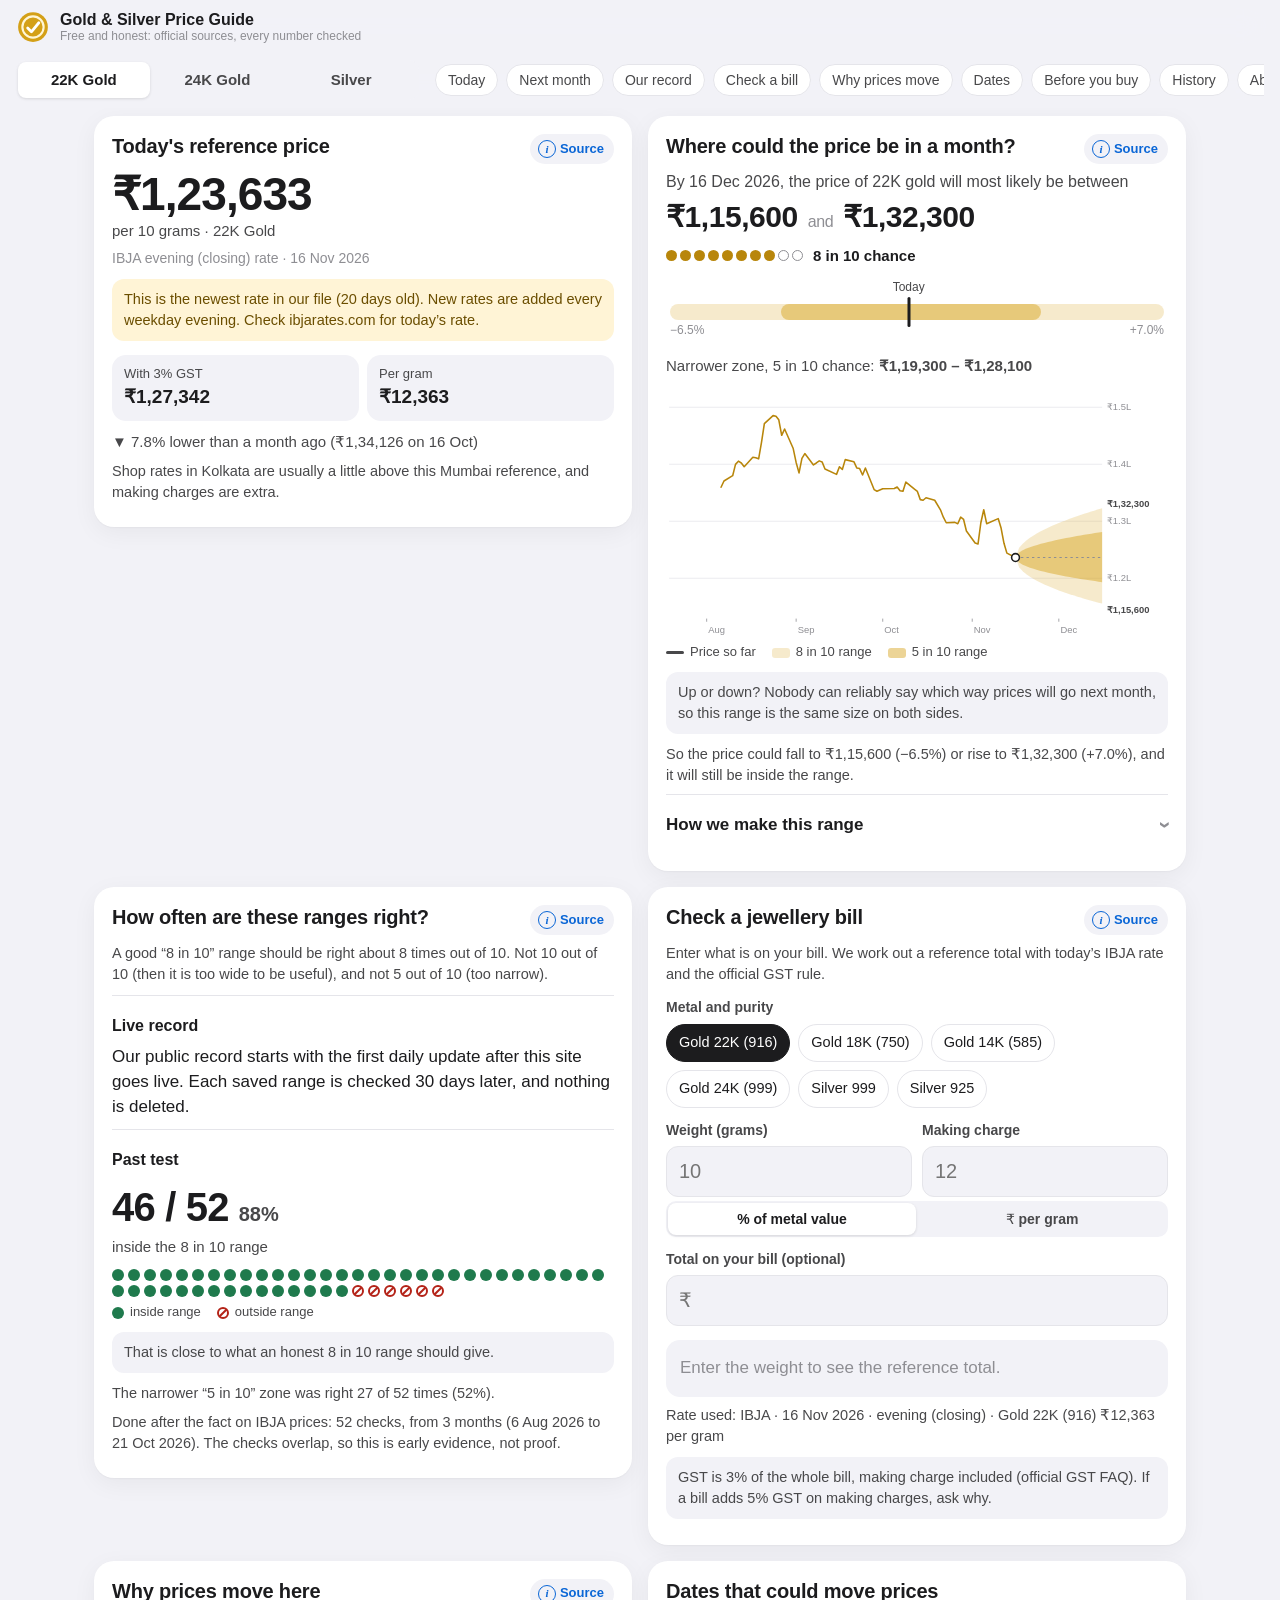
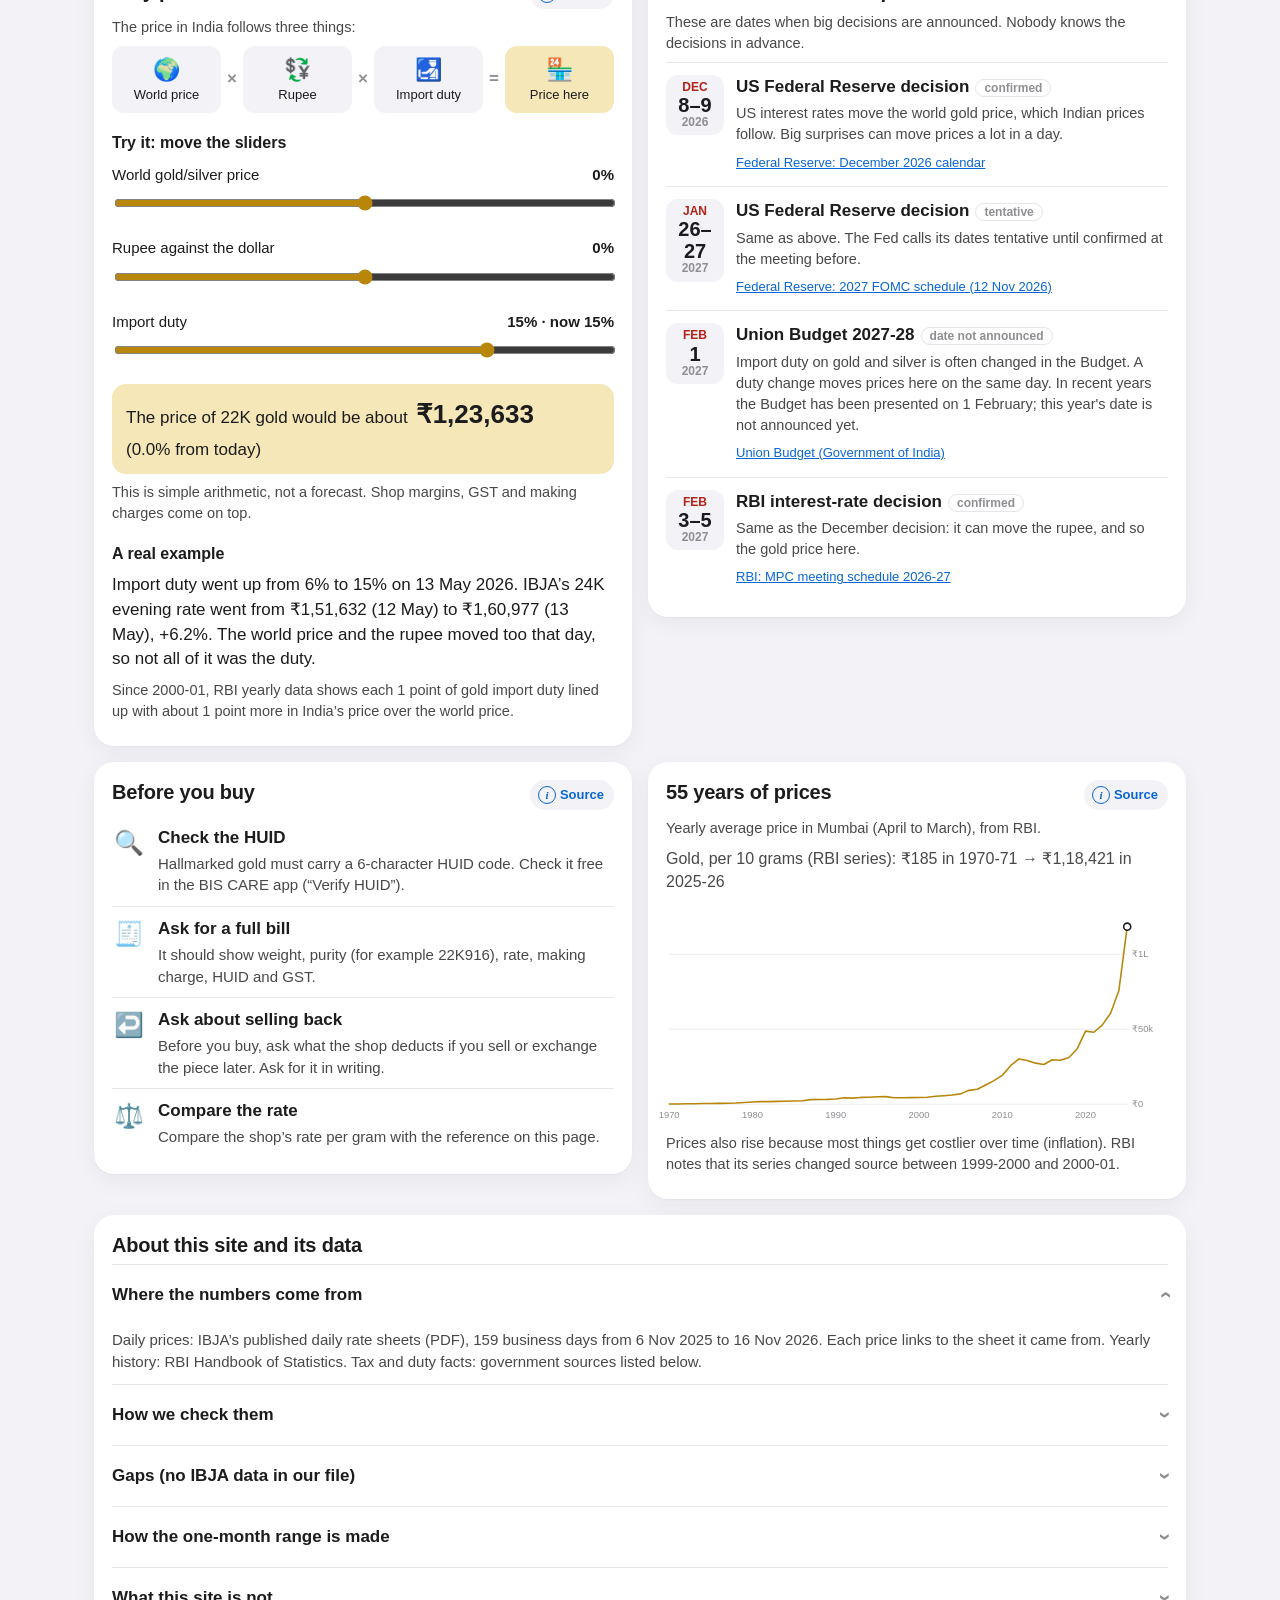
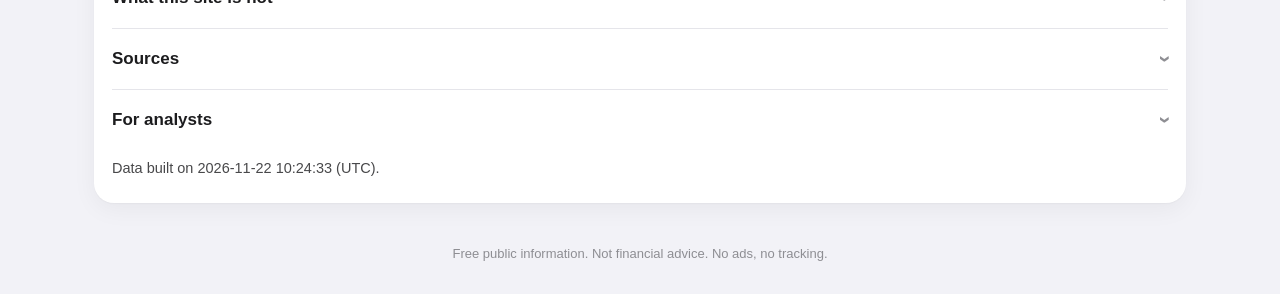
==== index.html @ 987890a7 "first commit" ====
<!DOCTYPE html>
<html lang="en">
<head>
<meta charset="utf-8">
<meta name="viewport" content="width=device-width, initial-scale=1, viewport-fit=cover">
<title>Gold &amp; Silver Price Guide (Kolkata)</title>
<meta name="description" content="Today's IBJA gold and silver reference price, an honest one-month range with its track record, and a jewellery bill checker. Free, official sources, no ads.">
<meta name="theme-color" content="#f2f2f7" media="(prefers-color-scheme: light)">
<meta name="theme-color" content="#000000" media="(prefers-color-scheme: dark)">
<link rel="manifest" href="manifest.webmanifest">
<link rel="icon" href="assets/icon.svg" type="image/svg+xml">
<link rel="apple-touch-icon" href="assets/icon-180.png">
<link rel="stylesheet" href="assets/styles.css">
</head>
<body>
<header class="topbar">
  <div class="brand">
    <svg class="logo" viewBox="0 0 32 32" aria-hidden="true"><circle cx="16" cy="16" r="14" fill="#d4a017"/><circle cx="16" cy="16" r="10" fill="none" stroke="#fff6d5" stroke-width="2"/><path d="M11 17l3.5 3.5L21.5 12" fill="none" stroke="#fff" stroke-width="2.6" stroke-linecap="round" stroke-linejoin="round"/></svg>
    <div><div class="brand-name" data-t="appName"></div><div class="brand-sub" data-t="appSub"></div></div>
  </div>
</header>

<div class="picker">
  <div class="seg seg-metal" role="tablist" aria-label="Metal">
    <button type="button" role="tab" data-metal="gold22" data-t="m_gold22"></button>
    <button type="button" role="tab" data-metal="gold24" data-t="m_gold24"></button>
    <button type="button" role="tab" data-metal="silver" data-t="m_silver"></button>
  </div>
  <nav class="chips" aria-label="Sections">
    <a href="#today" data-t="nav_today"></a><a href="#next" data-t="nav_next"></a><a href="#record" data-t="nav_record"></a><a href="#bill" data-t="nav_bill"></a><a href="#why" data-t="nav_why"></a><a href="#dates" data-t="nav_dates"></a><a href="#tips" data-t="nav_tips"></a><a href="#history" data-t="nav_history"></a><a href="#about" data-t="nav_about"></a>
  </nav>
</div>

<main id="main">
  <p class="loading" id="loading" data-t="loading"></p>

  <section class="card hero" id="today" hidden>
    <div class="card-head"><h2 data-t="today_title"></h2><button class="src" data-src="today" type="button"></button></div>
    <div class="price-big" id="t-price"></div>
    <div class="unit" id="t-unit"></div>
    <div class="meta" id="t-sub"></div>
    <div class="stale" id="t-stale" hidden></div>
    <div class="kv">
      <div><span data-t="with_gst"></span><b id="t-gst"></b></div>
      <div><span data-t="per_gram"></span><b id="t-gram"></b></div>
    </div>
    <div class="change" id="t-change"></div>
    <p class="note" data-t="today_note"></p>
  </section>

  <section class="card" id="next" hidden>
    <div class="card-head"><h2 data-t="next_title"></h2><button class="src" data-src="next" type="button"></button></div>
    <p class="lead" id="n-lead"></p>
    <div class="range-big"><span id="n-low"></span><span class="dash" id="n-and"></span><span id="n-high"></span></div>
    <div class="chance"><span class="dots" id="n-dots" aria-hidden="true"></span><span data-t="chance80"></span></div>
    <div class="rangebar" id="n-bar" aria-hidden="true"></div>
    <p class="sub50"><span data-t="next_50"></span> <b id="n-50"></b></p>
    <div class="chart" id="n-chart" role="img"></div>
    <div class="legend" id="n-legend"></div>
    <p class="callout" data-t="next_updown"></p>
    <p class="note" id="n-means"></p>
    <details><summary data-t="next_how"></summary><p id="n-how"></p></details>
  </section>

  <section class="card" id="record" hidden>
    <div class="card-head"><h2 data-t="record_title"></h2><button class="src" data-src="record" type="button"></button></div>
    <p class="note" data-t="record_goal"></p>
    <div class="rec-live"><h3 data-t="record_live"></h3><p id="r-live"></p></div>
    <div class="rec-past">
      <h3 data-t="record_past"></h3>
      <div class="score"><span class="score-num" id="r-score"></span><span class="score-pct" id="r-pct"></span></div>
      <div class="score-txt" data-t="record_past_text"></div>
      <div class="strip" id="r-strip" role="img"></div>
      <div class="legend"><span><i class="mk hit"></i><span data-t="legend_hit"></span></span><span><i class="mk miss"></i><span data-t="legend_miss"></span></span></div>
      <p class="callout" id="r-verdict"></p>
      <p class="note" id="r-50"></p>
      <p class="note" id="r-note"></p>
    </div>
  </section>

  <section class="card" id="bill" hidden>
    <div class="card-head"><h2 data-t="bill_title"></h2><button class="src" data-src="bill" type="button"></button></div>
    <p class="note" data-t="bill_intro"></p>
    <label class="lbl" data-t="bill_metal"></label>
    <div class="pills" id="b-purity">
      <button type="button" data-p="g916" data-t="p_g916"></button><button type="button" data-p="g750" data-t="p_g750"></button><button type="button" data-p="g585" data-t="p_g585"></button><button type="button" data-p="g999" data-t="p_g999"></button><button type="button" data-p="s999" data-t="p_s999"></button><button type="button" data-p="s925" data-t="p_s925"></button>
    </div>
    <div class="row2">
      <label><span class="lbl" data-t="bill_weight"></span><input id="b-weight" type="number" inputmode="decimal" min="0" step="0.001" placeholder="10"></label>
      <label><span class="lbl" data-t="bill_making"></span><input id="b-making" type="number" inputmode="decimal" min="0" step="0.01" placeholder="12"></label>
    </div>
    <div class="seg seg-sm seg-wide" id="b-mode"><button type="button" data-mode="pct" data-t="mk_pct"></button><button type="button" data-mode="perGram" data-t="mk_pg"></button></div>
    <label><span class="lbl" data-t="bill_total_in"></span><input id="b-total" type="number" inputmode="decimal" min="0" step="1" placeholder="₹"></label>
    <div class="result" id="b-result"></div>
    <p class="note" id="b-rate"></p>
    <p class="callout" data-t="bill_gst_note"></p>
  </section>

  <section class="card" id="why" hidden>
    <div class="card-head"><h2 data-t="why_title"></h2><button class="src" data-src="why" type="button"></button></div>
    <p class="note" data-t="why_formula"></p>
    <div class="formula">
      <div><span class="ic">🌍</span><span data-t="f_world"></span></div><b>×</b>
      <div><span class="ic">💱</span><span data-t="f_rupee"></span></div><b>×</b>
      <div><span class="ic">🛃</span><span data-t="f_duty"></span></div><b>=</b>
      <div class="f-out"><span class="ic">🏪</span><span data-t="f_here"></span></div>
    </div>
    <h3 data-t="why_try"></h3>
    <div class="slider"><div class="sl-top"><span data-t="s_world"></span><b id="w-world-v"></b></div><input id="w-world" type="range" min="-20" max="20" step="1" value="0"></div>
    <div class="slider"><div class="sl-top"><span data-t="s_rupee"></span><b id="w-rupee-v"></b></div><input id="w-rupee" type="range" min="-10" max="10" step="1" value="0"></div>
    <div class="slider"><div class="sl-top"><span data-t="s_duty"></span><b id="w-duty-v"></b></div><input id="w-duty" type="range" min="0" max="20" step="0.5" value="15"></div>
    <div class="whatif"><span id="w-label"></span><b id="w-price"></b><span id="w-pct"></span></div>
    <p class="note" data-t="why_note"></p>
    <h3 data-t="why_example"></h3>
    <p id="w-example"></p>
    <p class="note" data-t="why_research"></p>
  </section>

  <section class="card" id="dates" hidden>
    <div class="card-head"><h2 data-t="dates_title"></h2></div>
    <p class="note" data-t="dates_note"></p>
    <ul class="events" id="d-list"></ul>
  </section>

  <section class="card" id="tips" hidden>
    <div class="card-head"><h2 data-t="tips_title"></h2><button class="src" data-src="tips" type="button"></button></div>
    <ul class="tips">
      <li><span class="ic">🔍</span><div><b data-t="tip1_t"></b><p data-t="tip1"></p></div></li>
      <li><span class="ic">🧾</span><div><b data-t="tip2_t"></b><p data-t="tip2"></p></div></li>
      <li><span class="ic">↩️</span><div><b data-t="tip3_t"></b><p data-t="tip3"></p></div></li>
      <li><span class="ic">⚖️</span><div><b data-t="tip4_t"></b><p data-t="tip4"></p></div></li>
    </ul>
  </section>

  <section class="card" id="history" hidden>
    <div class="card-head"><h2 data-t="hist_title"></h2><button class="src" data-src="history" type="button"></button></div>
    <p class="note" data-t="hist_sub"></p>
    <p class="lead" id="h-then"></p>
    <div class="chart" id="h-chart" role="img"></div>
    <p class="note" data-t="hist_note"></p>
  </section>

  <section class="card" id="about" hidden>
    <div class="card-head"><h2 data-t="about_title"></h2></div>
    <details open><summary data-t="a_where"></summary><p id="a-where"></p></details>
    <details><summary data-t="a_check"></summary><p id="a-check1"></p><p id="a-check2"></p><div class="tbl" id="a-sgb"></div><p id="a-check3"></p></details>
    <details><summary data-t="a_gaps"></summary><ul id="a-gaps"></ul><p class="note" data-t="a_gaps_text"></p></details>
    <details><summary data-t="a_method"></summary><p id="a-method"></p></details>
    <details><summary data-t="a_not"></summary><p data-t="a_not_text"></p></details>
    <details><summary data-t="a_sources"></summary><ul class="srclist" id="a-sources"></ul></details>
    <details><summary data-t="a_analyst"></summary><p data-t="a_analyst_text"></p>
      <ul class="links">
        <li><a href="analyst/" data-t="a_open_analyst"></a></li>
        <li><a href="data/research/India%20gold%20silver%20prices%2080%20years.md" data-t="a_report"></a></li>
        <li><a href="data/ibja_daily.csv" data-t="a_csv_daily"></a></li>
        <li><a href="data/forecasts.csv" data-t="a_csv_fc"></a></li>
        <li><a href="data/site.json" data-t="a_json"></a></li>
      </ul>
    </details>
    <p class="note" id="a-updated"></p>
  </section>
</main>

<footer class="foot" data-t="footer"></footer>

<div class="sheet-back" id="sheet-back" hidden></div>
<div class="sheet" id="sheet" role="dialog" aria-modal="true" aria-labelledby="sheet-title" hidden>
  <div class="grab"></div>
  <h3 id="sheet-title" data-t="src_title"></h3>
  <ul class="srclist" id="sheet-list"></ul>
  <button type="button" class="btn" id="sheet-close" data-t="close"></button>
</div>
<div class="tip-pop" id="tip" hidden></div>

<script src="assets/i18n.js"></script>
<script src="assets/calc.js"></script>
<script src="assets/charts.js"></script>
<script src="assets/app.js"></script>
</body>
</html>
---- assets/styles.css ----
:root {
  --bg: #f2f2f7; --card: #ffffff; --ink: #1c1c1e; --ink2: #48484a; --ink3: #8e8e93; --line: #e5e5ea; --fill: #f2f2f7;
  --accent: #0a66d6; --gold: #b8860b; --gold-soft: #f6e7b8; --gold-band: rgba(212, 160, 23, .22); --gold-band2: rgba(212, 160, 23, .45);
  --silver: #6b7280; --silver-band: rgba(120, 130, 150, .20); --silver-band2: rgba(120, 130, 150, .42);
  --hit: #1f7a4d; --miss: #b42318; --warn-bg: #fff4d6; --warn-ink: #6b4e00;
  --r: 20px; --shadow: 0 1px 2px rgba(0,0,0,.04), 0 6px 24px rgba(0,0,0,.05);
  --font: -apple-system, BlinkMacSystemFont, "SF Pro Text", "Segoe UI", Roboto, "Noto Sans", sans-serif;
}
@media (prefers-color-scheme: dark) {
  :root { --bg: #000; --card: #1c1c1e; --ink: #f2f2f7; --ink2: #d1d1d6; --ink3: #8e8e93; --line: #38383a; --fill: #2c2c2e;
    --accent: #4da3ff; --gold: #e0b84a; --gold-soft: #3a2f12; --gold-band: rgba(224, 184, 74, .20); --gold-band2: rgba(224, 184, 74, .42);
    --silver: #aeb4bf; --silver-band: rgba(174, 180, 191, .18); --silver-band2: rgba(174, 180, 191, .38);
    --hit: #4cc38a; --miss: #ff6b5e; --warn-bg: #3a2f12; --warn-ink: #f5d98a; --shadow: none; }
}
* { box-sizing: border-box; }
html { -webkit-text-size-adjust: 100%; scroll-behavior: smooth; scroll-padding-top: 128px; }
body { margin: 0; background: var(--bg); color: var(--ink); font: 17px/1.45 var(--font); -webkit-font-smoothing: antialiased; }
h2 { font-size: 20px; line-height: 1.25; margin: 0; font-weight: 700; letter-spacing: -.01em; }
h3 { font-size: 16px; margin: 18px 0 6px; font-weight: 650; }
p { margin: 8px 0; }
a { color: var(--accent); }
button { font: inherit; color: inherit; }
b { font-weight: 650; }

.topbar { position: sticky; top: 0; z-index: 20; display: flex; align-items: center; justify-content: space-between; gap: 10px;
  padding: calc(10px + env(safe-area-inset-top)) 16px 8px; background: color-mix(in srgb, var(--bg) 82%, transparent);
  -webkit-backdrop-filter: saturate(180%) blur(18px); backdrop-filter: saturate(180%) blur(18px); }
.brand { display: flex; align-items: center; gap: 10px; min-width: 0; }
.logo { width: 34px; height: 34px; flex: none; }
.brand-name { font-weight: 700; font-size: 16px; line-height: 1.2; }
.brand-sub { font-size: 12px; color: var(--ink3); line-height: 1.25; }
.picker { position: sticky; top: calc(56px + env(safe-area-inset-top)); z-index: 19; padding: 4px 16px 8px;
  background: color-mix(in srgb, var(--bg) 82%, transparent); -webkit-backdrop-filter: saturate(180%) blur(18px); backdrop-filter: saturate(180%) blur(18px); }

.seg { display: inline-flex; background: var(--fill); border-radius: 10px; padding: 2px; gap: 2px; }
.card .seg { background: var(--bg); }
.seg button { border: 0; background: transparent; padding: 7px 12px; border-radius: 8px; font-size: 15px; font-weight: 550; cursor: pointer; color: var(--ink2); min-height: 36px; }
.seg button[aria-pressed="true"], .seg button[aria-selected="true"] { background: var(--card); color: var(--ink); box-shadow: 0 1px 3px rgba(0,0,0,.12); }
.seg-sm button { padding: 5px 10px; font-size: 14px; min-height: 32px; }
.seg-metal { display: flex; width: 100%; max-width: 560px; }
.seg-metal button { flex: 1; font-size: 15px; }
.seg-wide { display: flex; margin: 4px 0 12px; } .seg-wide button { flex: 1; }

.chips { display: flex; gap: 8px; overflow-x: auto; padding: 8px 0 2px; scrollbar-width: none; }
.chips::-webkit-scrollbar { display: none; }
.chips a { flex: none; text-decoration: none; color: var(--ink2); background: var(--card); border: 1px solid var(--line); padding: 5px 12px; border-radius: 999px; font-size: 14px; }

main { max-width: 640px; margin: 0 auto; padding: 4px 14px 24px; }
.loading { text-align: center; color: var(--ink3); padding: 40px 0; }
.card { background: var(--card); border-radius: var(--r); padding: 18px 18px 16px; margin: 12px 0; box-shadow: var(--shadow); animation: rise .35s ease both; }
@keyframes rise { from { opacity: 0; transform: translateY(6px); } to { opacity: 1; transform: none; } }
@media (prefers-reduced-motion: reduce) { .card { animation: none; } html { scroll-behavior: auto; } }
.card-head { display: flex; align-items: flex-start; justify-content: space-between; gap: 10px; margin-bottom: 6px; }
.src { flex: none; border: 0; background: var(--fill); color: var(--accent); border-radius: 999px; padding: 4px 10px 4px 8px; font-size: 13px; font-weight: 600; cursor: pointer; display: inline-flex; align-items: center; gap: 4px; min-height: 30px; }
.src::before { content: "i"; display: inline-grid; place-items: center; width: 16px; height: 16px; border-radius: 50%; border: 1.5px solid currentColor; font: italic 700 11px/1 Georgia, serif; }

.hero .price-big { font-size: 46px; font-weight: 750; letter-spacing: -.02em; line-height: 1.05; margin-top: 6px; font-variant-numeric: tabular-nums; }
.unit { color: var(--ink2); font-size: 15px; margin-top: 2px; }
.meta { color: var(--ink3); font-size: 14px; margin-top: 6px; }
.kv { display: grid; grid-template-columns: 1fr 1fr; gap: 8px; margin: 14px 0 10px; }
.kv > div { background: var(--fill); border-radius: 14px; padding: 10px 12px; display: flex; flex-direction: column; }
.kv span { font-size: 13px; color: var(--ink2); }
.kv b { font-size: 19px; font-variant-numeric: tabular-nums; }
.change { font-size: 15px; color: var(--ink2); }
.change .arr { font-weight: 700; }
.note { color: var(--ink2); font-size: 14.5px; }
.stale, .callout { background: var(--warn-bg); color: var(--warn-ink); border-radius: 12px; padding: 10px 12px; font-size: 14.5px; margin: 10px 0; }
.callout { background: var(--fill); color: var(--ink2); }
.lead { font-size: 16px; margin: 6px 0 2px; color: var(--ink2); }
.range-big { font-size: clamp(24px, 7vw, 30px); font-weight: 750; letter-spacing: -.015em; display: flex; flex-wrap: wrap; align-items: baseline; gap: 4px 10px; font-variant-numeric: tabular-nums; }
.range-big .dash { font-size: 16px; font-weight: 500; color: var(--ink3); }
.chance { display: flex; align-items: center; gap: 10px; margin: 6px 0 4px; font-weight: 600; font-size: 15px; }
.dots { display: inline-flex; gap: 3px; }
.dots i { width: 11px; height: 11px; border-radius: 50%; background: var(--gold); display: inline-block; }
.dots i.off { background: transparent; border: 1.5px solid var(--ink3); }
.silver-mode .dots i { background: var(--silver); }
.silver-mode .dots i.off { background: transparent; }
.sub50 { font-size: 15px; color: var(--ink2); margin: 4px 0 8px; }
.rangebar { position: relative; height: 34px; margin: 28px 4px 26px; }
.rangebar .b80, .rangebar .b50 { position: absolute; top: 9px; height: 16px; border-radius: 8px; }
.rangebar .b80 { background: var(--gold-band); left: 0; right: 0; }
.rangebar .b50 { background: var(--gold-band2); }
.silver-mode .rangebar .b80 { background: var(--silver-band); } .silver-mode .rangebar .b50 { background: var(--silver-band2); }
.rangebar .now { position: absolute; top: 2px; width: 3px; height: 30px; background: var(--ink); border-radius: 2px; transform: translateX(-1.5px); }
.rangebar .now span { position: absolute; top: -18px; left: 50%; transform: translateX(-50%); font-size: 12px; white-space: nowrap; color: var(--ink2); }
.rangebar .pc { position: absolute; top: 27px; font-size: 12px; color: var(--ink3); }

.chart { width: 100%; margin: 12px 0 4px; position: relative; touch-action: pan-y; }
.chart svg { width: 100%; height: auto; display: block; overflow: visible; }
.chart text { fill: var(--ink3); font: 12px var(--font); }
.chart .axis line, .chart .grid line { stroke: var(--line); }
.chart .line { fill: none; stroke: var(--ink2); stroke-width: 2; stroke-linejoin: round; stroke-linecap: round; }
.chart .line.gold { stroke: var(--gold); } .chart .line.silver { stroke: var(--silver); }
.chart .band80 { fill: var(--gold-band); } .chart .band50 { fill: var(--gold-band2); }
.silver-mode .chart .band80 { fill: var(--silver-band); } .silver-mode .chart .band50 { fill: var(--silver-band2); }
.chart .mid { stroke: var(--ink3); stroke-dasharray: 3 4; stroke-width: 1.5; fill: none; }
.chart .todaydot { fill: var(--card); stroke: var(--ink); stroke-width: 2; }
.chart .xh { stroke: var(--ink3); stroke-width: 1; }
.chart .lbl-end { fill: var(--ink2); font-weight: 600; font-size: 12px; }
.legend { display: flex; flex-wrap: wrap; gap: 6px 16px; font-size: 13px; color: var(--ink2); margin: 2px 0 6px; }
.legend span { display: inline-flex; align-items: center; gap: 6px; }
.legend .sw { width: 18px; height: 10px; border-radius: 3px; display: inline-block; }
.legend .sw.line { height: 3px; background: var(--ink2); } .legend .sw.b80 { background: var(--gold-band); } .legend .sw.b50 { background: var(--gold-band2); }
.silver-mode .legend .sw.b80 { background: var(--silver-band); } .silver-mode .legend .sw.b50 { background: var(--silver-band2); }
.tip-pop { position: fixed; z-index: 40; pointer-events: none; background: var(--ink); color: var(--card); font-size: 13px; padding: 6px 9px; border-radius: 8px; white-space: nowrap; transform: translate(-50%, -115%); box-shadow: 0 4px 14px rgba(0,0,0,.2); }

.rec-live, .rec-past { border-top: 1px solid var(--line); margin-top: 10px; }
.score { display: flex; align-items: baseline; gap: 10px; margin-top: 2px; }
.score-num { font-size: 40px; font-weight: 750; letter-spacing: -.02em; font-variant-numeric: tabular-nums; }
.score-pct { font-size: 20px; color: var(--ink2); font-weight: 600; }
.score-txt { color: var(--ink2); font-size: 15px; }
.strip { display: flex; flex-wrap: wrap; gap: 4px; margin: 12px 0 6px; }
.mk { width: 12px; height: 12px; border-radius: 50%; display: inline-block; flex: none; }
.mk.hit { background: var(--hit); }
.mk.miss { background: transparent; border: 2px solid var(--miss); position: relative; }
.mk.miss::after { content: ""; position: absolute; left: 50%; top: -1px; width: 2px; height: 10px; background: var(--miss); transform: translateX(-50%) rotate(45deg); }

.lbl { display: block; font-size: 14px; color: var(--ink2); margin: 12px 0 6px; font-weight: 550; }
.pills { display: flex; flex-wrap: wrap; gap: 8px; }
.pills button { border: 1px solid var(--line); background: var(--card); border-radius: 999px; padding: 7px 12px; font-size: 14.5px; cursor: pointer; min-height: 38px; }
.pills button[aria-pressed="true"] { background: var(--ink); color: var(--card); border-color: var(--ink); }
.row2 { display: grid; grid-template-columns: 1fr 1fr; gap: 10px; }
input[type="number"] { width: 100%; font: inherit; font-size: 20px; padding: 10px 12px; border-radius: 12px; border: 1px solid var(--line); background: var(--fill); color: var(--ink); font-variant-numeric: tabular-nums; }
input[type="number"]:focus { outline: 2px solid var(--accent); outline-offset: 0; background: var(--card); }
.result { margin: 14px 0 6px; background: var(--fill); border-radius: 14px; padding: 6px 14px; }
.result .ln { display: flex; justify-content: space-between; gap: 10px; padding: 8px 0; border-bottom: 1px solid var(--line); font-size: 15.5px; }
.result .ln:last-of-type { border-bottom: 0; }
.result .ln b { font-variant-numeric: tabular-nums; white-space: nowrap; }
.result .tot { font-size: 18px; } .result .tot b { font-size: 21px; }
.result .diff { padding: 8px 0 10px; font-weight: 600; }
.result .empty { color: var(--ink3); padding: 10px 0; }

.formula { display: flex; align-items: center; flex-wrap: wrap; gap: 6px; margin: 6px 0 10px; }
.formula > div { background: var(--fill); border-radius: 12px; padding: 8px 10px; display: flex; flex-direction: column; align-items: center; font-size: 13px; text-align: center; min-width: 70px; flex: 1; }
.formula .ic { font-size: 22px; } .formula > b { color: var(--ink3); }
.formula .f-out { background: var(--gold-soft); }
.slider { margin: 10px 0; }
.sl-top { display: flex; justify-content: space-between; font-size: 15px; gap: 8px; }
.sl-top b { font-variant-numeric: tabular-nums; white-space: nowrap; }
input[type="range"] { width: 100%; height: 32px; accent-color: var(--gold); }
.whatif { background: var(--gold-soft); border-radius: 14px; padding: 12px 14px; display: flex; flex-wrap: wrap; align-items: baseline; gap: 4px 8px; margin: 8px 0; }
.whatif b { font-size: 26px; font-variant-numeric: tabular-nums; }

.events { list-style: none; padding: 0; margin: 6px 0 0; }
.events li { display: grid; grid-template-columns: 58px 1fr; gap: 12px; padding: 12px 0; border-top: 1px solid var(--line); }
.events .cal { background: var(--fill); border-radius: 12px; text-align: center; padding: 6px 2px; line-height: 1.1; align-self: start; }
.events .cal .d { font-size: 20px; font-weight: 700; } .events .cal .m { font-size: 12px; color: var(--miss); font-weight: 650; text-transform: uppercase; }
.events .t { font-weight: 650; } .events .st { font-size: 12px; color: var(--ink3); border: 1px solid var(--line); border-radius: 999px; padding: 1px 8px; margin-left: 6px; white-space: nowrap; }
.events p { margin: 4px 0; font-size: 14.5px; color: var(--ink2); } .events a { font-size: 13px; }

.tips { list-style: none; padding: 0; margin: 0; }
.tips li { display: flex; gap: 12px; padding: 10px 0; border-top: 1px solid var(--line); }
.tips li:first-child { border-top: 0; }
.tips .ic { font-size: 24px; width: 34px; text-align: center; flex: none; }
.tips p { margin: 2px 0 0; font-size: 15px; color: var(--ink2); }

details { border-top: 1px solid var(--line); padding: 4px 0; }
summary { cursor: pointer; font-weight: 650; padding: 10px 0; list-style: none; display: flex; justify-content: space-between; align-items: center; }
summary::-webkit-details-marker { display: none; }
summary::after { content: "›"; font-size: 22px; color: var(--ink3); transform: rotate(90deg); transition: transform .2s; }
details[open] > summary::after { transform: rotate(-90deg); }
details p, details li { font-size: 15px; color: var(--ink2); }
.tbl { overflow-x: auto; }
.tbl table { border-collapse: collapse; width: 100%; font-size: 13.5px; font-variant-numeric: tabular-nums; }
.tbl th, .tbl td { text-align: left; padding: 6px 6px; border-bottom: 1px solid var(--line); white-space: nowrap; }
.tbl th { color: var(--ink3); font-weight: 600; }
.ok { color: var(--hit); font-weight: 700; }
.srclist { padding-left: 18px; } .srclist li { margin: 6px 0; font-size: 15px; word-break: break-word; }
.links { padding-left: 18px; } .links li { margin: 6px 0; }

.foot { text-align: center; color: var(--ink3); font-size: 13px; padding: 10px 20px calc(30px + env(safe-area-inset-bottom)); }
.sheet-back { position: fixed; inset: 0; background: rgba(0,0,0,.32); z-index: 50; animation: fade .2s ease both; }
.sheet { position: fixed; left: 0; right: 0; bottom: 0; z-index: 51; background: var(--card); border-radius: 22px 22px 0 0; max-height: 80vh; overflow: auto;
  padding: 8px 20px calc(20px + env(safe-area-inset-bottom)); max-width: 640px; margin: 0 auto; animation: up .25s cubic-bezier(.2,.8,.2,1) both; box-shadow: 0 -10px 40px rgba(0,0,0,.2); }
.grab { width: 40px; height: 5px; border-radius: 3px; background: var(--line); margin: 4px auto 8px; }
.btn { display: block; width: 100%; border: 0; border-radius: 14px; background: var(--fill); padding: 12px; font-weight: 650; margin-top: 10px; cursor: pointer; color: var(--accent); }
@keyframes up { from { transform: translateY(100%); } to { transform: none; } }
@keyframes fade { from { opacity: 0; } to { opacity: 1; } }
:focus-visible { outline: 2px solid var(--accent); outline-offset: 2px; }
[hidden] { display: none !important; }

@media (min-width: 900px) {
  main { max-width: 1120px; display: grid; grid-template-columns: 1fr 1fr; gap: 0 16px; align-items: start; }
  .card { margin: 8px 0; }
  .loading { grid-column: 1 / -1; }
  #about { grid-column: 1 / -1; }
  .picker { display: flex; align-items: center; gap: 16px; justify-content: center; }
  .picker .seg-metal { width: 420px; }
  .chips { padding: 0; }
}
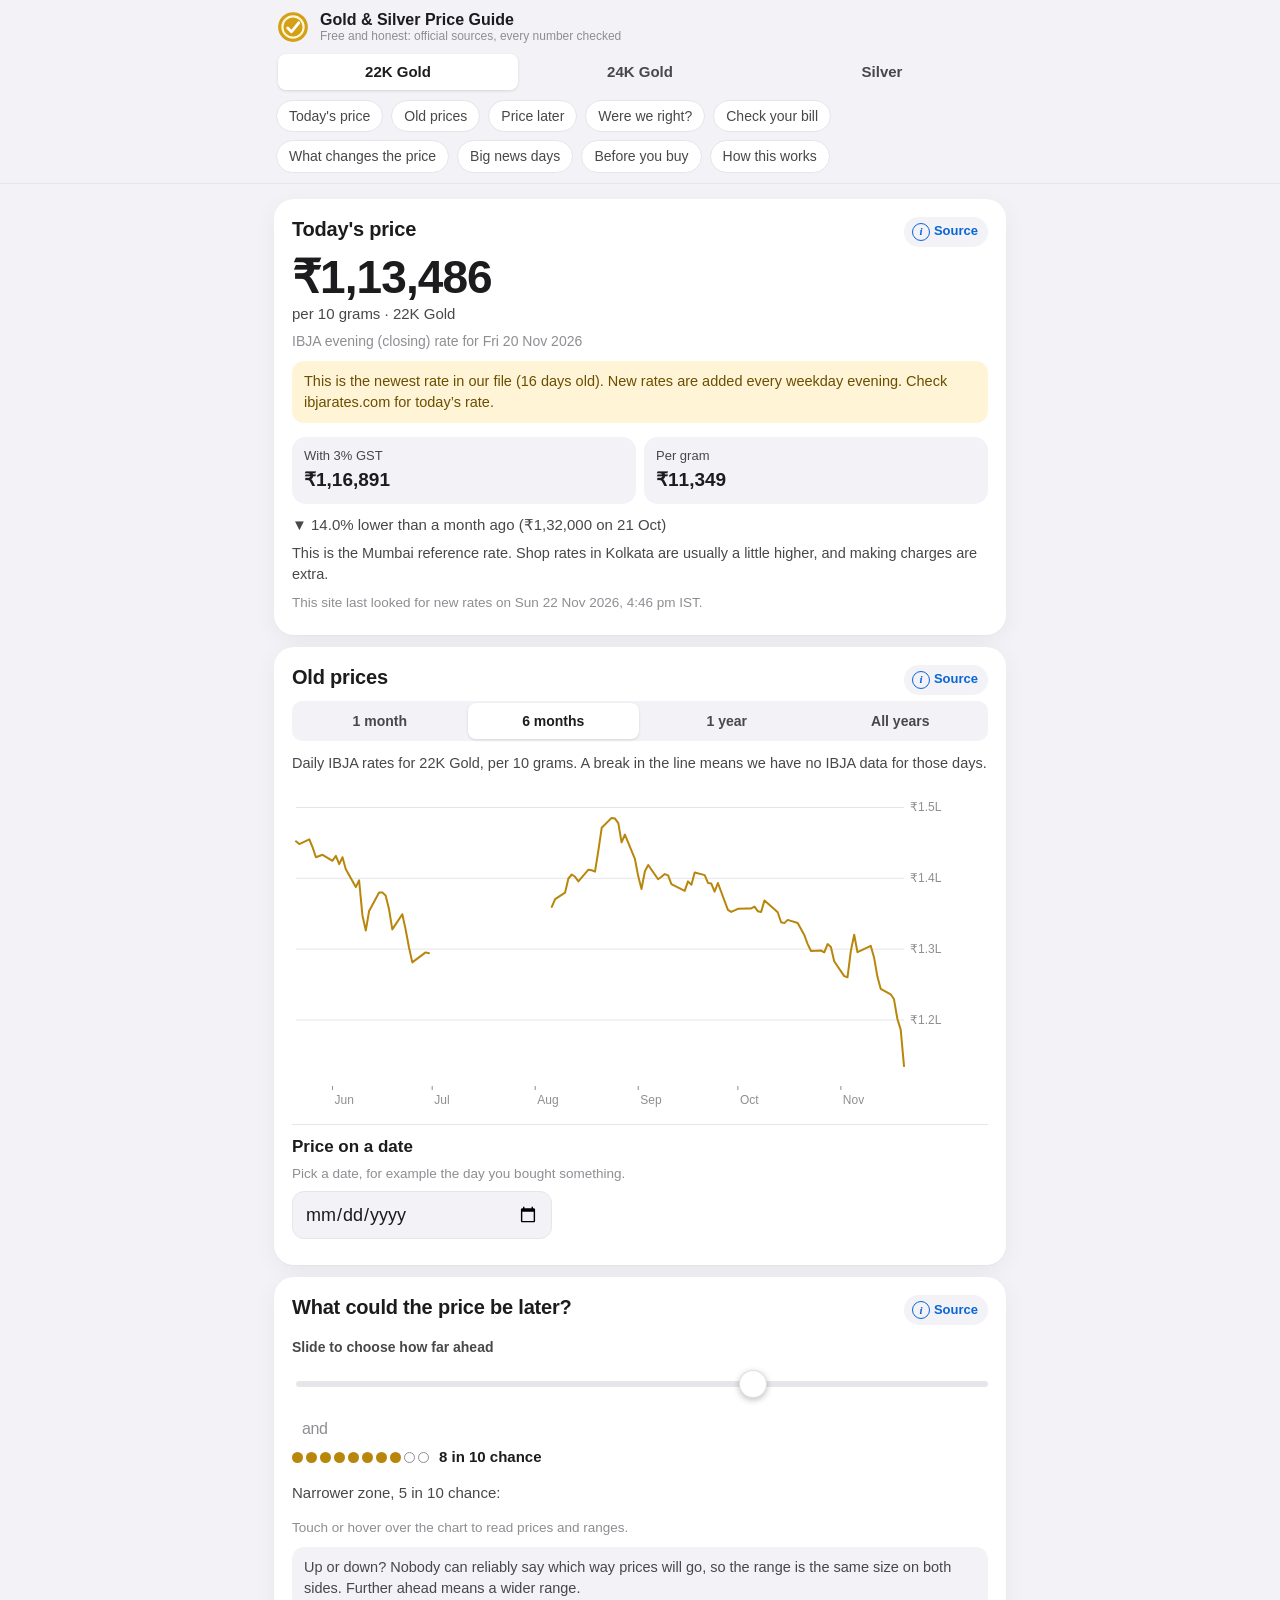
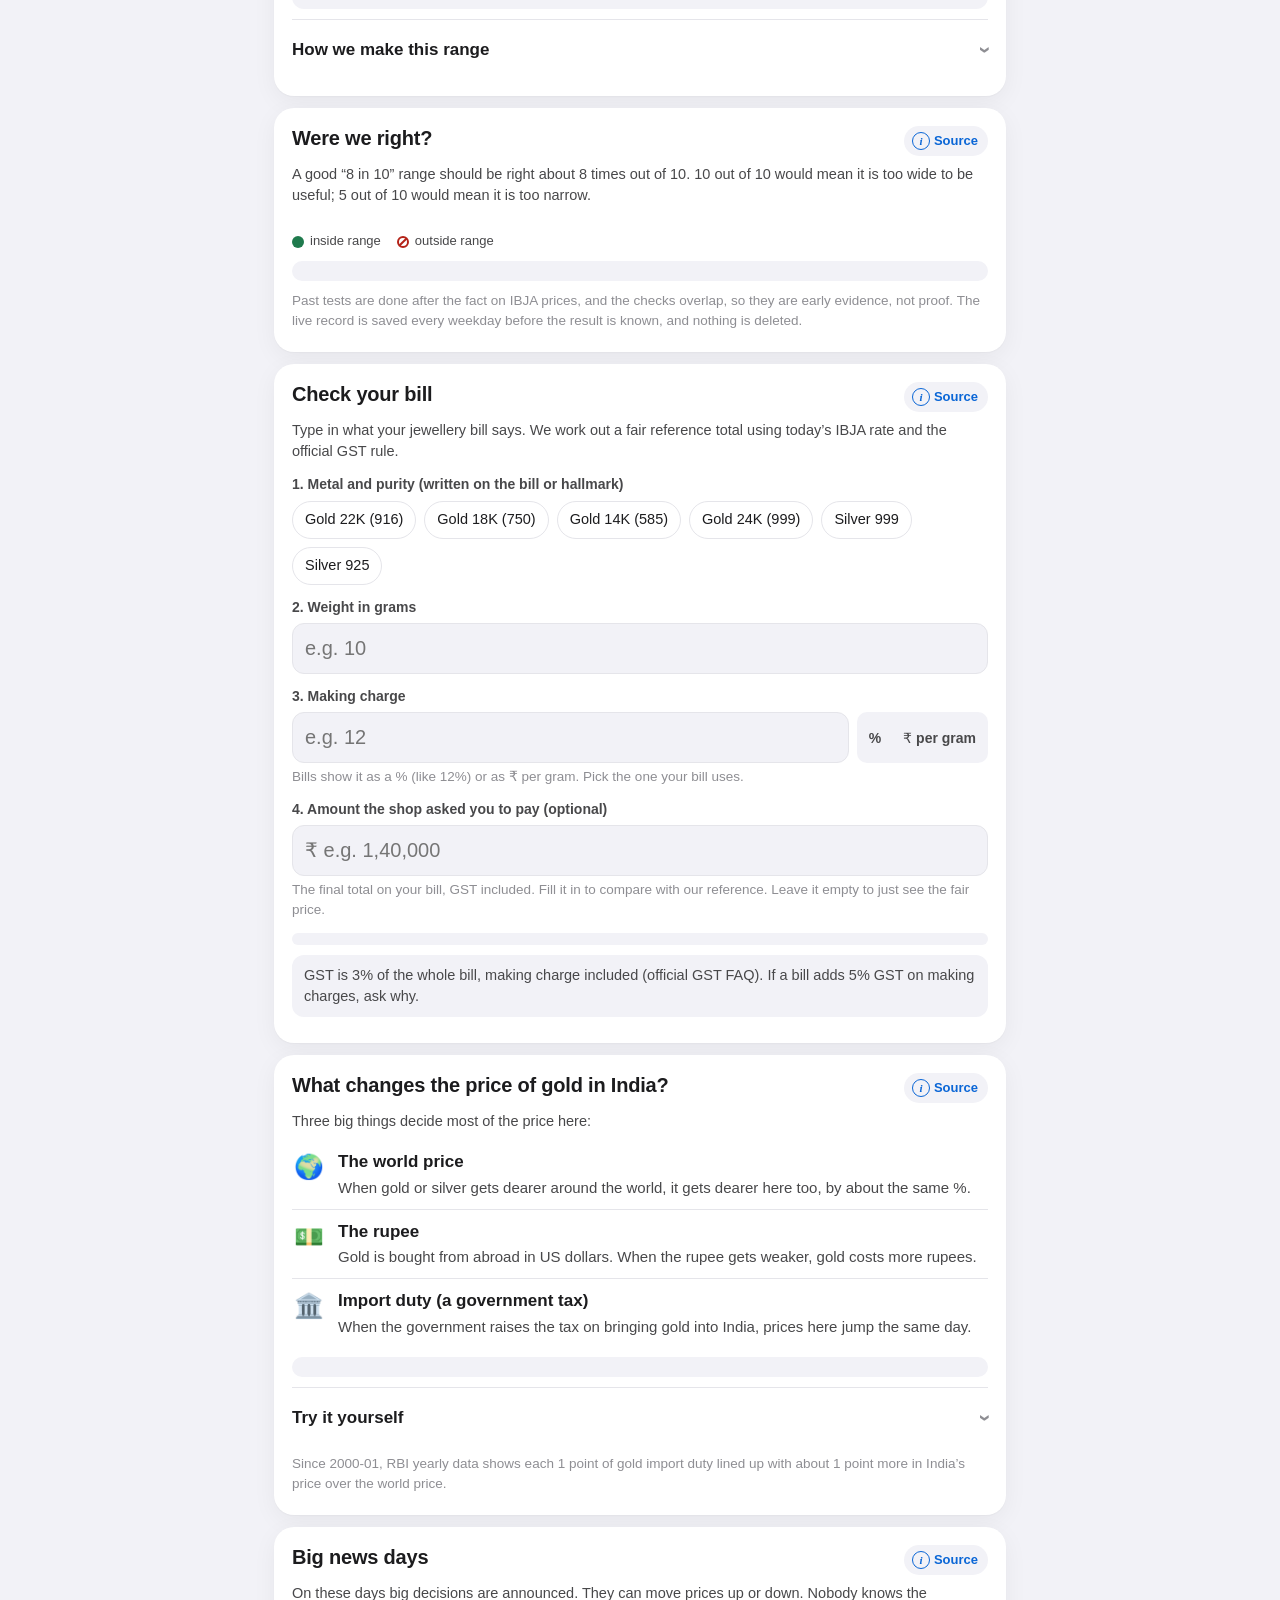
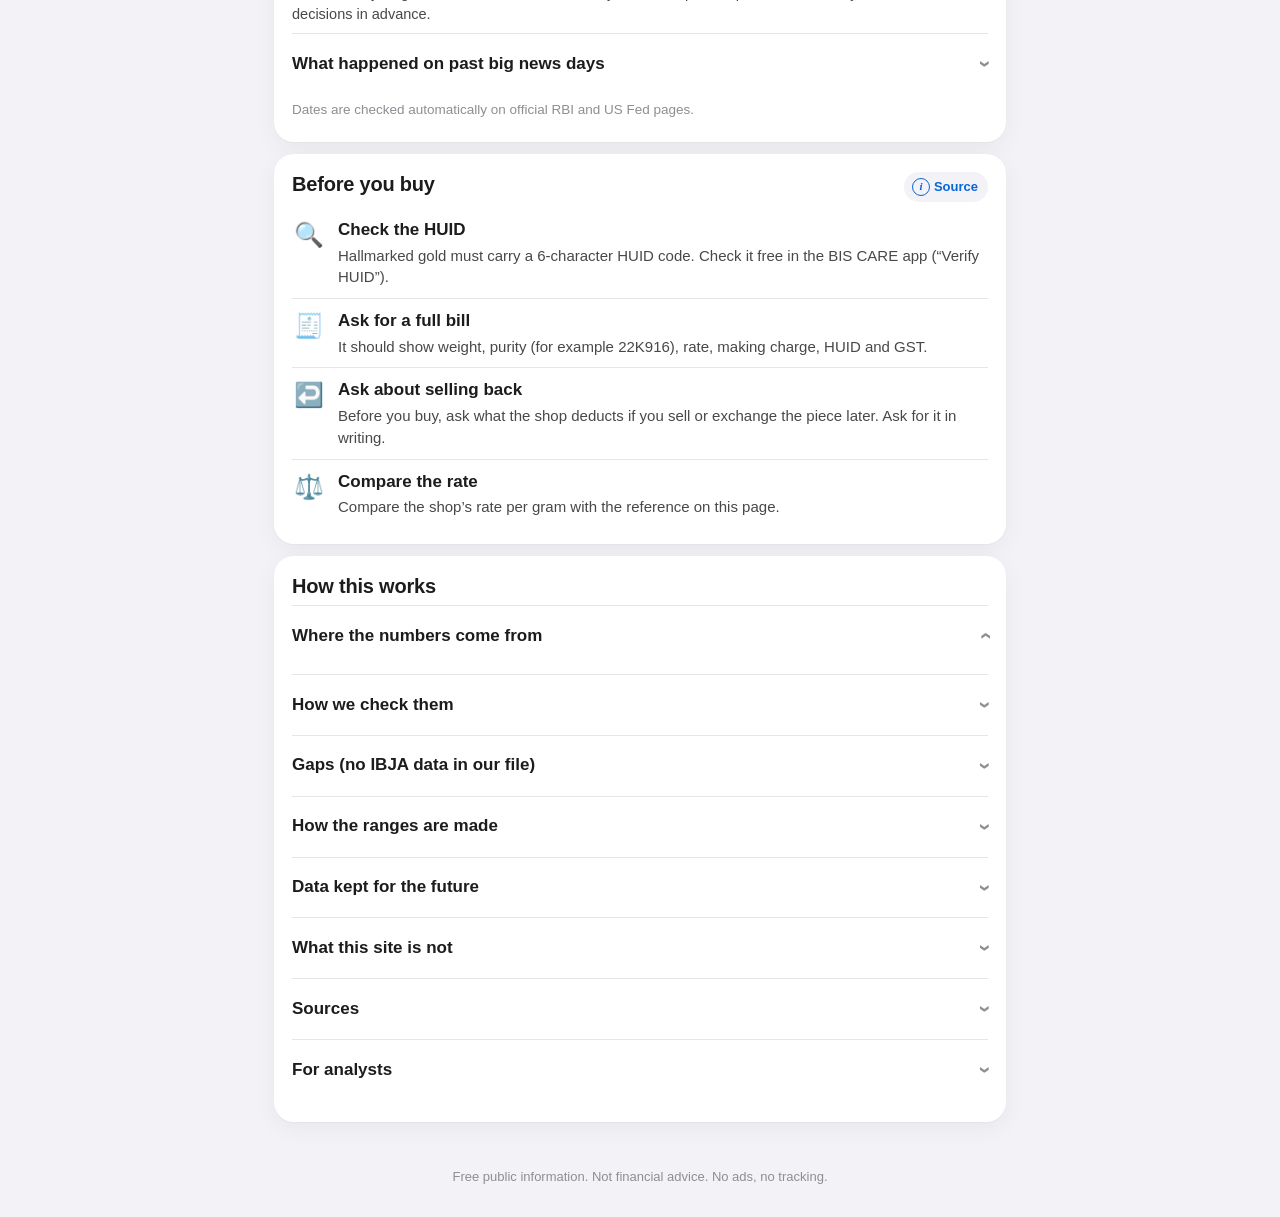
==== commit 2c3e7eb4: "Updated the UI with better names and reposition of widgets" ====
--- a/index.html
+++ b/index.html
@@ -4,7 +4,7 @@
 <meta charset="utf-8">
 <meta name="viewport" content="width=device-width, initial-scale=1, viewport-fit=cover">
 <title>Gold &amp; Silver Price Guide (Kolkata)</title>
-<meta name="description" content="Today's IBJA gold and silver reference price, an honest one-month range with its track record, and a jewellery bill checker. Free, official sources, no ads.">
+<meta name="description" content="Today's IBJA gold and silver reference price, honest price ranges with their track record, and a jewellery bill checker. Free, official sources, no ads.">
 <meta name="theme-color" content="#f2f2f7" media="(prefers-color-scheme: light)">
 <meta name="theme-color" content="#000000" media="(prefers-color-scheme: dark)">
 <link rel="manifest" href="manifest.webmanifest">
@@ -13,22 +13,23 @@
 <link rel="stylesheet" href="assets/styles.css">
 </head>
 <body>
-<header class="topbar">
-  <div class="brand">
-    <svg class="logo" viewBox="0 0 32 32" aria-hidden="true"><circle cx="16" cy="16" r="14" fill="#d4a017"/><circle cx="16" cy="16" r="10" fill="none" stroke="#fff6d5" stroke-width="2"/><path d="M11 17l3.5 3.5L21.5 12" fill="none" stroke="#fff" stroke-width="2.6" stroke-linecap="round" stroke-linejoin="round"/></svg>
-    <div><div class="brand-name" data-t="appName"></div><div class="brand-sub" data-t="appSub"></div></div>
+<div class="bar">
+  <header class="topbar">
+    <div class="brand">
+      <svg class="logo" viewBox="0 0 32 32" aria-hidden="true"><circle cx="16" cy="16" r="14" fill="#d4a017"/><circle cx="16" cy="16" r="10" fill="none" stroke="#fff6d5" stroke-width="2"/><path d="M11 17l3.5 3.5L21.5 12" fill="none" stroke="#fff" stroke-width="2.6" stroke-linecap="round" stroke-linejoin="round"/></svg>
+      <div><div class="brand-name" data-t="appName"></div><div class="brand-sub" data-t="appSub"></div></div>
+    </div>
+  </header>
+  <div class="picker">
+    <div class="seg seg-metal" role="tablist" aria-label="Metal">
+      <button type="button" role="tab" data-metal="gold22" data-t="m_gold22"></button>
+      <button type="button" role="tab" data-metal="gold24" data-t="m_gold24"></button>
+      <button type="button" role="tab" data-metal="silver" data-t="m_silver"></button>
+    </div>
+    <nav class="chips" aria-label="Sections">
+      <a href="#today" data-t="nav_today"></a><a href="#old" data-t="nav_old"></a><a href="#next" data-t="nav_next"></a><a href="#record" data-t="nav_record"></a><a href="#bill" data-t="nav_bill"></a><a href="#why" data-t="nav_why"></a><a href="#dates" data-t="nav_dates"></a><a href="#tips" data-t="nav_tips"></a><a href="#about" data-t="nav_about"></a>
+    </nav>
   </div>
-</header>
-
-<div class="picker">
-  <div class="seg seg-metal" role="tablist" aria-label="Metal">
-    <button type="button" role="tab" data-metal="gold22" data-t="m_gold22"></button>
-    <button type="button" role="tab" data-metal="gold24" data-t="m_gold24"></button>
-    <button type="button" role="tab" data-metal="silver" data-t="m_silver"></button>
-  </div>
-  <nav class="chips" aria-label="Sections">
-    <a href="#today" data-t="nav_today"></a><a href="#next" data-t="nav_next"></a><a href="#record" data-t="nav_record"></a><a href="#bill" data-t="nav_bill"></a><a href="#why" data-t="nav_why"></a><a href="#dates" data-t="nav_dates"></a><a href="#tips" data-t="nav_tips"></a><a href="#history" data-t="nav_history"></a><a href="#about" data-t="nav_about"></a>
-  </nav>
 </div>
 
 <main id="main">
@@ -46,80 +47,104 @@
     </div>
     <div class="change" id="t-change"></div>
     <p class="note" data-t="today_note"></p>
+    <p class="fine" id="t-checked"></p>
+  </section>
+
+  <section class="card" id="old" hidden>
+    <div class="card-head"><h2 data-t="old_title"></h2><button class="src" data-src="old" type="button"></button></div>
+    <div class="seg seg-wide" id="o-range" role="group" aria-label="Time range">
+      <button type="button" data-r="1m" data-t="r_1m"></button><button type="button" data-r="6m" data-t="r_6m"></button><button type="button" data-r="1y" data-t="r_1y"></button><button type="button" data-r="all" data-t="r_all"></button>
+    </div>
+    <p class="note" id="o-sub"></p>
+    <div class="chart" id="o-chart" role="img"></div>
+    <p class="note" id="o-foot"></p>
+    <div class="lookup">
+      <label for="o-date"><b data-t="lookup_title"></b><span class="hint" data-t="lookup_hint"></span></label>
+      <input type="date" id="o-date" min="1970-04-01">
+      <p class="lookup-out" id="o-out" aria-live="polite"></p>
+    </div>
   </section>
 
   <section class="card" id="next" hidden>
     <div class="card-head"><h2 data-t="next_title"></h2><button class="src" data-src="next" type="button"></button></div>
+    <label class="lbl" for="n-h" data-t="next_pick"></label>
+    <div class="hslider">
+      <input type="range" id="n-h" min="0" max="3" step="1" value="2">
+      <div class="hticks" id="n-ticklabels"></div>
+    </div>
     <p class="lead" id="n-lead"></p>
-    <div class="range-big"><span id="n-low"></span><span class="dash" id="n-and"></span><span id="n-high"></span></div>
-    <div class="chance"><span class="dots" id="n-dots" aria-hidden="true"></span><span data-t="chance80"></span></div>
-    <div class="rangebar" id="n-bar" aria-hidden="true"></div>
+    <div class="range-big"><span id="n-low"></span><span class="dash" data-t="next_and"></span><span id="n-high"></span></div>
+    <div class="chance"><span class="dots" aria-hidden="true"><i></i><i></i><i></i><i></i><i></i><i></i><i></i><i></i><i class="off"></i><i class="off"></i></span><span data-t="chance80"></span></div>
+    <div class="numline" id="n-line"></div>
     <p class="sub50"><span data-t="next_50"></span> <b id="n-50"></b></p>
+    <div class="warn" id="n-warn" hidden></div>
+    <p class="score-line" id="n-score"></p>
     <div class="chart" id="n-chart" role="img"></div>
     <div class="legend" id="n-legend"></div>
+    <p class="fine" data-t="chart_hint"></p>
     <p class="callout" data-t="next_updown"></p>
-    <p class="note" id="n-means"></p>
     <details><summary data-t="next_how"></summary><p id="n-how"></p></details>
   </section>
 
   <section class="card" id="record" hidden>
     <div class="card-head"><h2 data-t="record_title"></h2><button class="src" data-src="record" type="button"></button></div>
     <p class="note" data-t="record_goal"></p>
-    <div class="rec-live"><h3 data-t="record_live"></h3><p id="r-live"></p></div>
-    <div class="rec-past">
-      <h3 data-t="record_past"></h3>
-      <div class="score"><span class="score-num" id="r-score"></span><span class="score-pct" id="r-pct"></span></div>
-      <div class="score-txt" data-t="record_past_text"></div>
-      <div class="strip" id="r-strip" role="img"></div>
-      <div class="legend"><span><i class="mk hit"></i><span data-t="legend_hit"></span></span><span><i class="mk miss"></i><span data-t="legend_miss"></span></span></div>
-      <p class="callout" id="r-verdict"></p>
-      <p class="note" id="r-50"></p>
-      <p class="note" id="r-note"></p>
-    </div>
+    <div class="tbl rec-tbl" id="r-table"></div>
+    <p class="note" id="r-strip-title"></p>
+    <div class="strip" id="r-strip" role="img"></div>
+    <div class="legend"><span><i class="mk hit"></i><span data-t="legend_hit"></span></span><span><i class="mk miss"></i><span data-t="legend_miss"></span></span></div>
+    <p class="callout" id="r-verdict"></p>
+    <p class="fine" data-t="record_note"></p>
   </section>
 
   <section class="card" id="bill" hidden>
     <div class="card-head"><h2 data-t="bill_title"></h2><button class="src" data-src="bill" type="button"></button></div>
     <p class="note" data-t="bill_intro"></p>
-    <label class="lbl" data-t="bill_metal"></label>
+    <span class="lbl" data-t="bill_metal"></span>
     <div class="pills" id="b-purity">
       <button type="button" data-p="g916" data-t="p_g916"></button><button type="button" data-p="g750" data-t="p_g750"></button><button type="button" data-p="g585" data-t="p_g585"></button><button type="button" data-p="g999" data-t="p_g999"></button><button type="button" data-p="s999" data-t="p_s999"></button><button type="button" data-p="s925" data-t="p_s925"></button>
     </div>
-    <div class="row2">
-      <label><span class="lbl" data-t="bill_weight"></span><input id="b-weight" type="number" inputmode="decimal" min="0" step="0.001" placeholder="10"></label>
-      <label><span class="lbl" data-t="bill_making"></span><input id="b-making" type="number" inputmode="decimal" min="0" step="0.01" placeholder="12"></label>
+    <label class="lbl" for="b-weight" data-t="bill_weight"></label>
+    <input id="b-weight" type="number" inputmode="decimal" min="0" step="0.001" placeholder="e.g. 10">
+    <label class="lbl" for="b-making" data-t="bill_making"></label>
+    <div class="combo">
+      <input id="b-making" type="number" inputmode="decimal" min="0" step="0.01" placeholder="e.g. 12">
+      <div class="seg seg-sm" id="b-mode" role="group" aria-label="Making charge unit"><button type="button" data-mode="pct" data-t="mk_pct"></button><button type="button" data-mode="perGram" data-t="mk_pg"></button></div>
     </div>
-    <div class="seg seg-sm seg-wide" id="b-mode"><button type="button" data-mode="pct" data-t="mk_pct"></button><button type="button" data-mode="perGram" data-t="mk_pg"></button></div>
-    <label><span class="lbl" data-t="bill_total_in"></span><input id="b-total" type="number" inputmode="decimal" min="0" step="1" placeholder="₹"></label>
+    <p class="hint" data-t="bill_making_hint"></p>
+    <label class="lbl" for="b-total" data-t="bill_total_in"></label>
+    <input id="b-total" type="number" inputmode="decimal" min="0" step="1" placeholder="₹ e.g. 1,40,000">
+    <p class="hint" data-t="bill_total_hint"></p>
     <div class="result" id="b-result"></div>
-    <p class="note" id="b-rate"></p>
+    <p class="fine" id="b-rate"></p>
     <p class="callout" data-t="bill_gst_note"></p>
   </section>
 
   <section class="card" id="why" hidden>
     <div class="card-head"><h2 data-t="why_title"></h2><button class="src" data-src="why" type="button"></button></div>
-    <p class="note" data-t="why_formula"></p>
-    <div class="formula">
-      <div><span class="ic">🌍</span><span data-t="f_world"></span></div><b>×</b>
-      <div><span class="ic">💱</span><span data-t="f_rupee"></span></div><b>×</b>
-      <div><span class="ic">🛃</span><span data-t="f_duty"></span></div><b>=</b>
-      <div class="f-out"><span class="ic">🏪</span><span data-t="f_here"></span></div>
-    </div>
-    <h3 data-t="why_try"></h3>
-    <div class="slider"><div class="sl-top"><span data-t="s_world"></span><b id="w-world-v"></b></div><input id="w-world" type="range" min="-20" max="20" step="1" value="0"></div>
-    <div class="slider"><div class="sl-top"><span data-t="s_rupee"></span><b id="w-rupee-v"></b></div><input id="w-rupee" type="range" min="-10" max="10" step="1" value="0"></div>
-    <div class="slider"><div class="sl-top"><span data-t="s_duty"></span><b id="w-duty-v"></b></div><input id="w-duty" type="range" min="0" max="20" step="0.5" value="15"></div>
-    <div class="whatif"><span id="w-label"></span><b id="w-price"></b><span id="w-pct"></span></div>
-    <p class="note" data-t="why_note"></p>
-    <h3 data-t="why_example"></h3>
-    <p id="w-example"></p>
-    <p class="note" data-t="why_research"></p>
+    <p class="note" data-t="why_intro"></p>
+    <ul class="tips">
+      <li><span class="ic">🌍</span><div><b data-t="why_1t"></b><p data-t="why_1"></p></div></li>
+      <li><span class="ic">💵</span><div><b data-t="why_2t"></b><p data-t="why_2"></p></div></li>
+      <li><span class="ic">🏛️</span><div><b data-t="why_3t"></b><p data-t="why_3"></p></div></li>
+    </ul>
+    <p class="callout" id="w-example"></p>
+    <details id="w-try"><summary data-t="why_try"></summary>
+      <div class="slider"><div class="sl-top"><span data-t="s_world"></span><b id="w-world-v"></b></div><input id="w-world" type="range" min="-20" max="20" step="1" value="0"><div class="sl-ends"><span data-t="s_cheaper"></span><span data-t="s_dearer"></span></div></div>
+      <div class="slider"><div class="sl-top"><span data-t="s_rupee"></span><b id="w-rupee-v"></b></div><input id="w-rupee" type="range" min="-10" max="10" step="1" value="0"><div class="sl-ends"><span data-t="s_weaker"></span><span data-t="s_stronger"></span></div></div>
+      <div class="slider"><div class="sl-top"><span data-t="s_duty"></span><b id="w-duty-v"></b></div><input id="w-duty" type="range" min="0" max="20" step="0.5" value="15"><div class="sl-ends"><span>0%</span><span>20%</span></div></div>
+      <div class="whatif"><span id="w-label"></span><b id="w-price"></b><span id="w-pct"></span></div>
+      <p class="fine" data-t="why_note"></p>
+    </details>
+    <p class="fine" data-t="why_research"></p>
   </section>
 
   <section class="card" id="dates" hidden>
-    <div class="card-head"><h2 data-t="dates_title"></h2></div>
+    <div class="card-head"><h2 data-t="dates_title"></h2><button class="src" data-src="dates" type="button"></button></div>
     <p class="note" data-t="dates_note"></p>
     <ul class="events" id="d-list"></ul>
+    <details><summary data-t="dates_past"></summary><div class="tbl" id="d-past"></div><p class="fine" data-t="dates_past_note"></p></details>
+    <p class="fine" data-t="dates_auto"></p>
   </section>
 
   <section class="card" id="tips" hidden>
@@ -132,20 +157,13 @@
     </ul>
   </section>
 
-  <section class="card" id="history" hidden>
-    <div class="card-head"><h2 data-t="hist_title"></h2><button class="src" data-src="history" type="button"></button></div>
-    <p class="note" data-t="hist_sub"></p>
-    <p class="lead" id="h-then"></p>
-    <div class="chart" id="h-chart" role="img"></div>
-    <p class="note" data-t="hist_note"></p>
-  </section>
-
   <section class="card" id="about" hidden>
     <div class="card-head"><h2 data-t="about_title"></h2></div>
     <details open><summary data-t="a_where"></summary><p id="a-where"></p></details>
     <details><summary data-t="a_check"></summary><p id="a-check1"></p><p id="a-check2"></p><div class="tbl" id="a-sgb"></div><p id="a-check3"></p></details>
     <details><summary data-t="a_gaps"></summary><ul id="a-gaps"></ul><p class="note" data-t="a_gaps_text"></p></details>
     <details><summary data-t="a_method"></summary><p id="a-method"></p></details>
+    <details><summary data-t="a_data"></summary><p data-t="a_data_text"></p></details>
     <details><summary data-t="a_not"></summary><p data-t="a_not_text"></p></details>
     <details><summary data-t="a_sources"></summary><ul class="srclist" id="a-sources"></ul></details>
     <details><summary data-t="a_analyst"></summary><p data-t="a_analyst_text"></p>
@@ -157,7 +175,7 @@
         <li><a href="data/site.json" data-t="a_json"></a></li>
       </ul>
     </details>
-    <p class="note" id="a-updated"></p>
+    <p class="fine" id="a-updated"></p>
   </section>
 </main>
 
--- a/assets/styles.css
+++ b/assets/styles.css
@@ -13,7 +13,7 @@
     --hit: #4cc38a; --miss: #ff6b5e; --warn-bg: #3a2f12; --warn-ink: #f5d98a; --shadow: none; }
 }
 * { box-sizing: border-box; }
-html { -webkit-text-size-adjust: 100%; scroll-behavior: smooth; scroll-padding-top: 128px; }
+html { -webkit-text-size-adjust: 100%; scroll-behavior: smooth; scroll-padding-top: 150px; }
 body { margin: 0; background: var(--bg); color: var(--ink); font: 17px/1.45 var(--font); -webkit-font-smoothing: antialiased; }
 h2 { font-size: 20px; line-height: 1.25; margin: 0; font-weight: 700; letter-spacing: -.01em; }
 h3 { font-size: 16px; margin: 18px 0 6px; font-weight: 650; }
@@ -22,30 +22,28 @@
 button { font: inherit; color: inherit; }
 b { font-weight: 650; }
 
-.topbar { position: sticky; top: 0; z-index: 20; display: flex; align-items: center; justify-content: space-between; gap: 10px;
-  padding: calc(10px + env(safe-area-inset-top)) 16px 8px; background: color-mix(in srgb, var(--bg) 82%, transparent);
-  -webkit-backdrop-filter: saturate(180%) blur(18px); backdrop-filter: saturate(180%) blur(18px); }
+.bar { position: sticky; top: 0; z-index: 20; background: var(--bg); box-shadow: 0 1px 0 var(--line); }
+.topbar { display: flex; align-items: center; justify-content: space-between; gap: 10px; padding: calc(10px + env(safe-area-inset-top)) 16px 4px; max-width: 760px; margin: 0 auto; }
 .brand { display: flex; align-items: center; gap: 10px; min-width: 0; }
 .logo { width: 34px; height: 34px; flex: none; }
 .brand-name { font-weight: 700; font-size: 16px; line-height: 1.2; }
 .brand-sub { font-size: 12px; color: var(--ink3); line-height: 1.25; }
-.picker { position: sticky; top: calc(56px + env(safe-area-inset-top)); z-index: 19; padding: 4px 16px 8px;
-  background: color-mix(in srgb, var(--bg) 82%, transparent); -webkit-backdrop-filter: saturate(180%) blur(18px); backdrop-filter: saturate(180%) blur(18px); }
+.picker { padding: 4px 16px 8px; max-width: 760px; margin: 0 auto; }
 
 .seg { display: inline-flex; background: var(--fill); border-radius: 10px; padding: 2px; gap: 2px; }
 .card .seg { background: var(--bg); }
 .seg button { border: 0; background: transparent; padding: 7px 12px; border-radius: 8px; font-size: 15px; font-weight: 550; cursor: pointer; color: var(--ink2); min-height: 36px; }
 .seg button[aria-pressed="true"], .seg button[aria-selected="true"] { background: var(--card); color: var(--ink); box-shadow: 0 1px 3px rgba(0,0,0,.12); }
 .seg-sm button { padding: 5px 10px; font-size: 14px; min-height: 32px; }
-.seg-metal { display: flex; width: 100%; max-width: 560px; }
+.seg-metal { display: flex; width: 100%; }
 .seg-metal button { flex: 1; font-size: 15px; }
-.seg-wide { display: flex; margin: 4px 0 12px; } .seg-wide button { flex: 1; }
+.seg-wide { display: flex; margin: 4px 0 12px; } .seg-wide button { flex: 1; white-space: nowrap; font-size: 14px; padding: 7px 6px; }
 
 .chips { display: flex; gap: 8px; overflow-x: auto; padding: 8px 0 2px; scrollbar-width: none; }
 .chips::-webkit-scrollbar { display: none; }
 .chips a { flex: none; text-decoration: none; color: var(--ink2); background: var(--card); border: 1px solid var(--line); padding: 5px 12px; border-radius: 999px; font-size: 14px; }
 
-main { max-width: 640px; margin: 0 auto; padding: 4px 14px 24px; }
+main { max-width: 760px; margin: 0 auto; padding: 4px 14px 24px; }
 .loading { text-align: center; color: var(--ink3); padding: 40px 0; }
 .card { background: var(--card); border-radius: var(--r); padding: 18px 18px 16px; margin: 12px 0; box-shadow: var(--shadow); animation: rise .35s ease both; }
 @keyframes rise { from { opacity: 0; transform: translateY(6px); } to { opacity: 1; transform: none; } }
@@ -76,15 +74,7 @@
 .silver-mode .dots i { background: var(--silver); }
 .silver-mode .dots i.off { background: transparent; }
 .sub50 { font-size: 15px; color: var(--ink2); margin: 4px 0 8px; }
-.rangebar { position: relative; height: 34px; margin: 28px 4px 26px; }
-.rangebar .b80, .rangebar .b50 { position: absolute; top: 9px; height: 16px; border-radius: 8px; }
-.rangebar .b80 { background: var(--gold-band); left: 0; right: 0; }
-.rangebar .b50 { background: var(--gold-band2); }
-.silver-mode .rangebar .b80 { background: var(--silver-band); } .silver-mode .rangebar .b50 { background: var(--silver-band2); }
-.rangebar .now { position: absolute; top: 2px; width: 3px; height: 30px; background: var(--ink); border-radius: 2px; transform: translateX(-1.5px); }
-.rangebar .now span { position: absolute; top: -18px; left: 50%; transform: translateX(-50%); font-size: 12px; white-space: nowrap; color: var(--ink2); }
-.rangebar .pc { position: absolute; top: 27px; font-size: 12px; color: var(--ink3); }
-
+.silver-mode 
 .chart { width: 100%; margin: 12px 0 4px; position: relative; touch-action: pan-y; }
 .chart svg { width: 100%; height: auto; display: block; overflow: visible; }
 .chart text { fill: var(--ink3); font: 12px var(--font); }
@@ -142,7 +132,7 @@
 .whatif b { font-size: 26px; font-variant-numeric: tabular-nums; }
 
 .events { list-style: none; padding: 0; margin: 6px 0 0; }
-.events li { display: grid; grid-template-columns: 58px 1fr; gap: 12px; padding: 12px 0; border-top: 1px solid var(--line); }
+.events li { display: grid; grid-template-columns: 66px 1fr; gap: 12px; padding: 12px 0; border-top: 1px solid var(--line); }
 .events .cal { background: var(--fill); border-radius: 12px; text-align: center; padding: 6px 2px; line-height: 1.1; align-self: start; }
 .events .cal .d { font-size: 20px; font-weight: 700; } .events .cal .m { font-size: 12px; color: var(--miss); font-weight: 650; text-transform: uppercase; }
 .events .t { font-weight: 650; } .events .st { font-size: 12px; color: var(--ink3); border: 1px solid var(--line); border-radius: 999px; padding: 1px 8px; margin-left: 6px; white-space: nowrap; }
@@ -179,12 +169,48 @@
 :focus-visible { outline: 2px solid var(--accent); outline-offset: 2px; }
 [hidden] { display: none !important; }
 
-@media (min-width: 900px) {
-  main { max-width: 1120px; display: grid; grid-template-columns: 1fr 1fr; gap: 0 16px; align-items: start; }
-  .card { margin: 8px 0; }
-  .loading { grid-column: 1 / -1; }
-  #about { grid-column: 1 / -1; }
-  .picker { display: flex; align-items: center; gap: 16px; justify-content: center; }
-  .picker .seg-metal { width: 420px; }
-  .chips { padding: 0; }
-}
+
+/* ----- added: price later, record, bill, lookups ----- */
+.fine { color: var(--ink3); font-size: 13.5px; margin: 6px 0; }
+.hint { display: block; color: var(--ink3); font-size: 13.5px; margin: 4px 0 0; font-weight: 400; }
+.hslider { margin: 2px 2px 10px; }
+.hslider input[type="range"] { height: 36px; }
+.hticks { display: flex; justify-content: space-between; margin-top: -2px; }
+.hticks button { border: 0; background: none; padding: 6px 4px; font-size: 14px; color: var(--ink3); cursor: pointer; min-width: 64px; }
+.hticks button:first-child { text-align: left; } .hticks button:last-child { text-align: right; }
+.hticks button[aria-pressed="true"] { color: var(--ink); font-weight: 700; }
+input[type="range"] { -webkit-appearance: none; appearance: none; background: transparent; }
+input[type="range"]::-webkit-slider-runnable-track { height: 6px; border-radius: 3px; background: var(--line); }
+input[type="range"]::-moz-range-track { height: 6px; border-radius: 3px; background: var(--line); }
+input[type="range"]::-webkit-slider-thumb { -webkit-appearance: none; width: 28px; height: 28px; border-radius: 50%; background: #fff; border: 1px solid rgba(0,0,0,.12); box-shadow: 0 2px 6px rgba(0,0,0,.25); margin-top: -11px; cursor: grab; }
+input[type="range"]::-moz-range-thumb { width: 28px; height: 28px; border-radius: 50%; background: #fff; border: 1px solid rgba(0,0,0,.12); box-shadow: 0 2px 6px rgba(0,0,0,.25); cursor: grab; }
+.numline { margin: 14px 0 6px; }
+.nl-bar { position: relative; height: 10px; background: var(--gold-band); border-radius: 2px; margin: 0 2px; }
+.silver-mode .nl-bar { background: var(--silver-band); }
+.nl-50 { position: absolute; top: 0; bottom: 0; background: var(--gold-band2); }
+.silver-mode .nl-50 { background: var(--silver-band2); }
+.nl-now { position: absolute; top: -5px; width: 2px; height: 20px; background: var(--ink); transform: translateX(-1px); }
+.nl-labels { display: grid; grid-template-columns: 1fr 1fr 1fr; margin-top: 8px; font-size: 13px; }
+.nl-labels div { display: flex; flex-direction: column; } .nl-labels .c { align-items: center; } .nl-labels .r { align-items: flex-end; }
+.nl-labels span { color: var(--ink3); } .nl-labels b { font-size: 15px; font-variant-numeric: tabular-nums; } .nl-labels em { font-style: normal; color: var(--ink2); }
+.warn { background: var(--warn-bg); color: var(--warn-ink); border-radius: 12px; padding: 10px 12px; font-size: 14.5px; margin: 10px 0; font-weight: 550; }
+.score-line { font-size: 14.5px; color: var(--ink2); margin: 8px 0; }
+.score-line.early { color: var(--warn-ink); }
+.badge { display: inline-block; font-size: 12px; border-radius: 999px; padding: 1px 8px; background: var(--warn-bg); color: var(--warn-ink); margin-left: 4px; white-space: nowrap; }
+.rec-tbl table { font-size: 14.5px; }
+.rec-tbl td { white-space: normal; } .rec-tbl tr[data-i] { cursor: pointer; } .rec-tbl tr.sel td { background: var(--fill); font-weight: 600; }
+.combo { display: flex; gap: 8px; align-items: stretch; }
+.combo input { flex: 1; min-width: 0; }
+.combo .seg { flex: none; background: var(--fill); }
+.combo .seg button { min-height: 44px; }
+.lookup { border-top: 1px solid var(--line); margin-top: 12px; padding-top: 10px; }
+.lookup label { display: block; margin-bottom: 8px; }
+input[type="date"] { font: inherit; font-size: 18px; padding: 9px 12px; border-radius: 12px; border: 1px solid var(--line); background: var(--fill); color: var(--ink); width: 100%; max-width: 260px; }
+.lookup-out { font-size: 16px; font-weight: 550; margin: 10px 0 2px; }
+.sl-ends { display: flex; justify-content: space-between; font-size: 12.5px; color: var(--ink3); margin-top: -4px; }
+.events .cal .y { font-size: 12px; color: var(--ink3); }
+.up { color: var(--hit); font-weight: 650; } .down { color: var(--miss); font-weight: 650; }
+details > summary + * { margin-top: 4px; }
+#w-try { margin-top: 8px; }
+.events .cal .d { white-space: nowrap; font-size: 18px; }
+@media (min-width: 700px) { .chips { flex-wrap: wrap; overflow: visible; } }
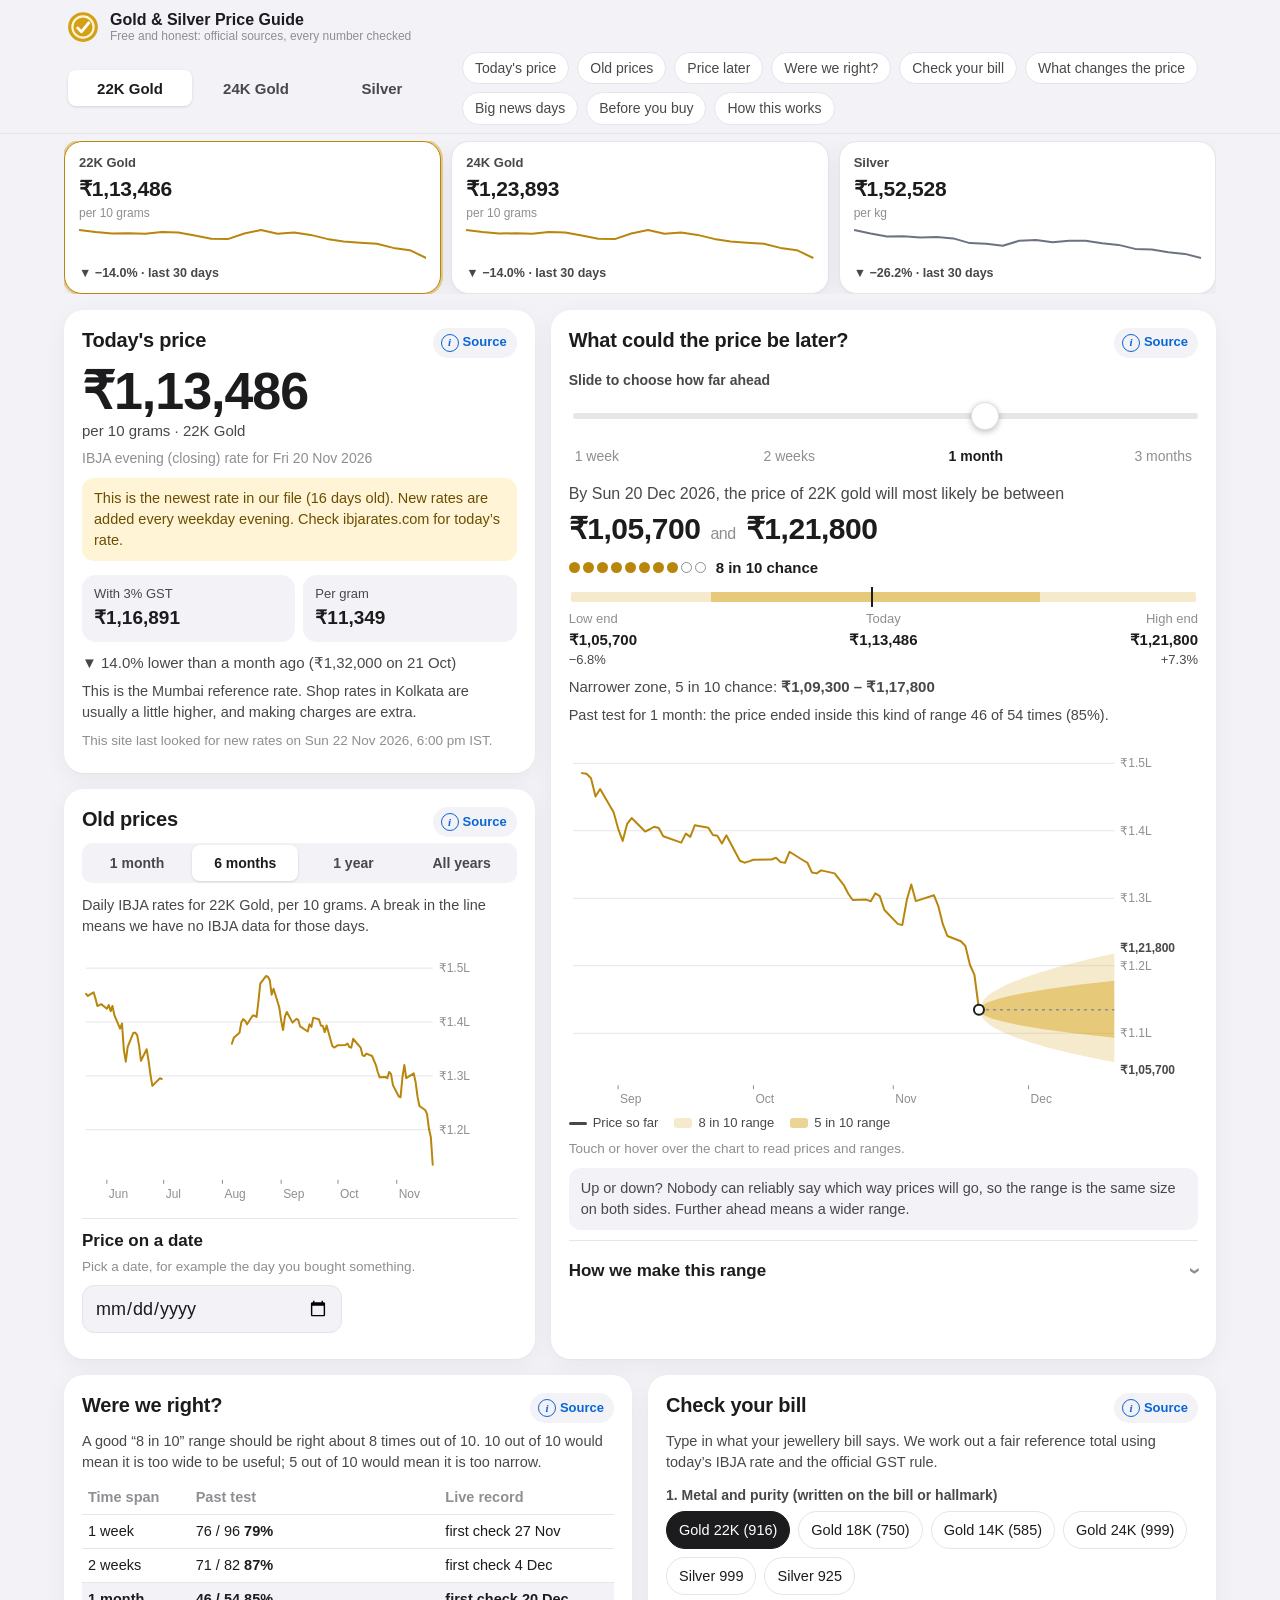
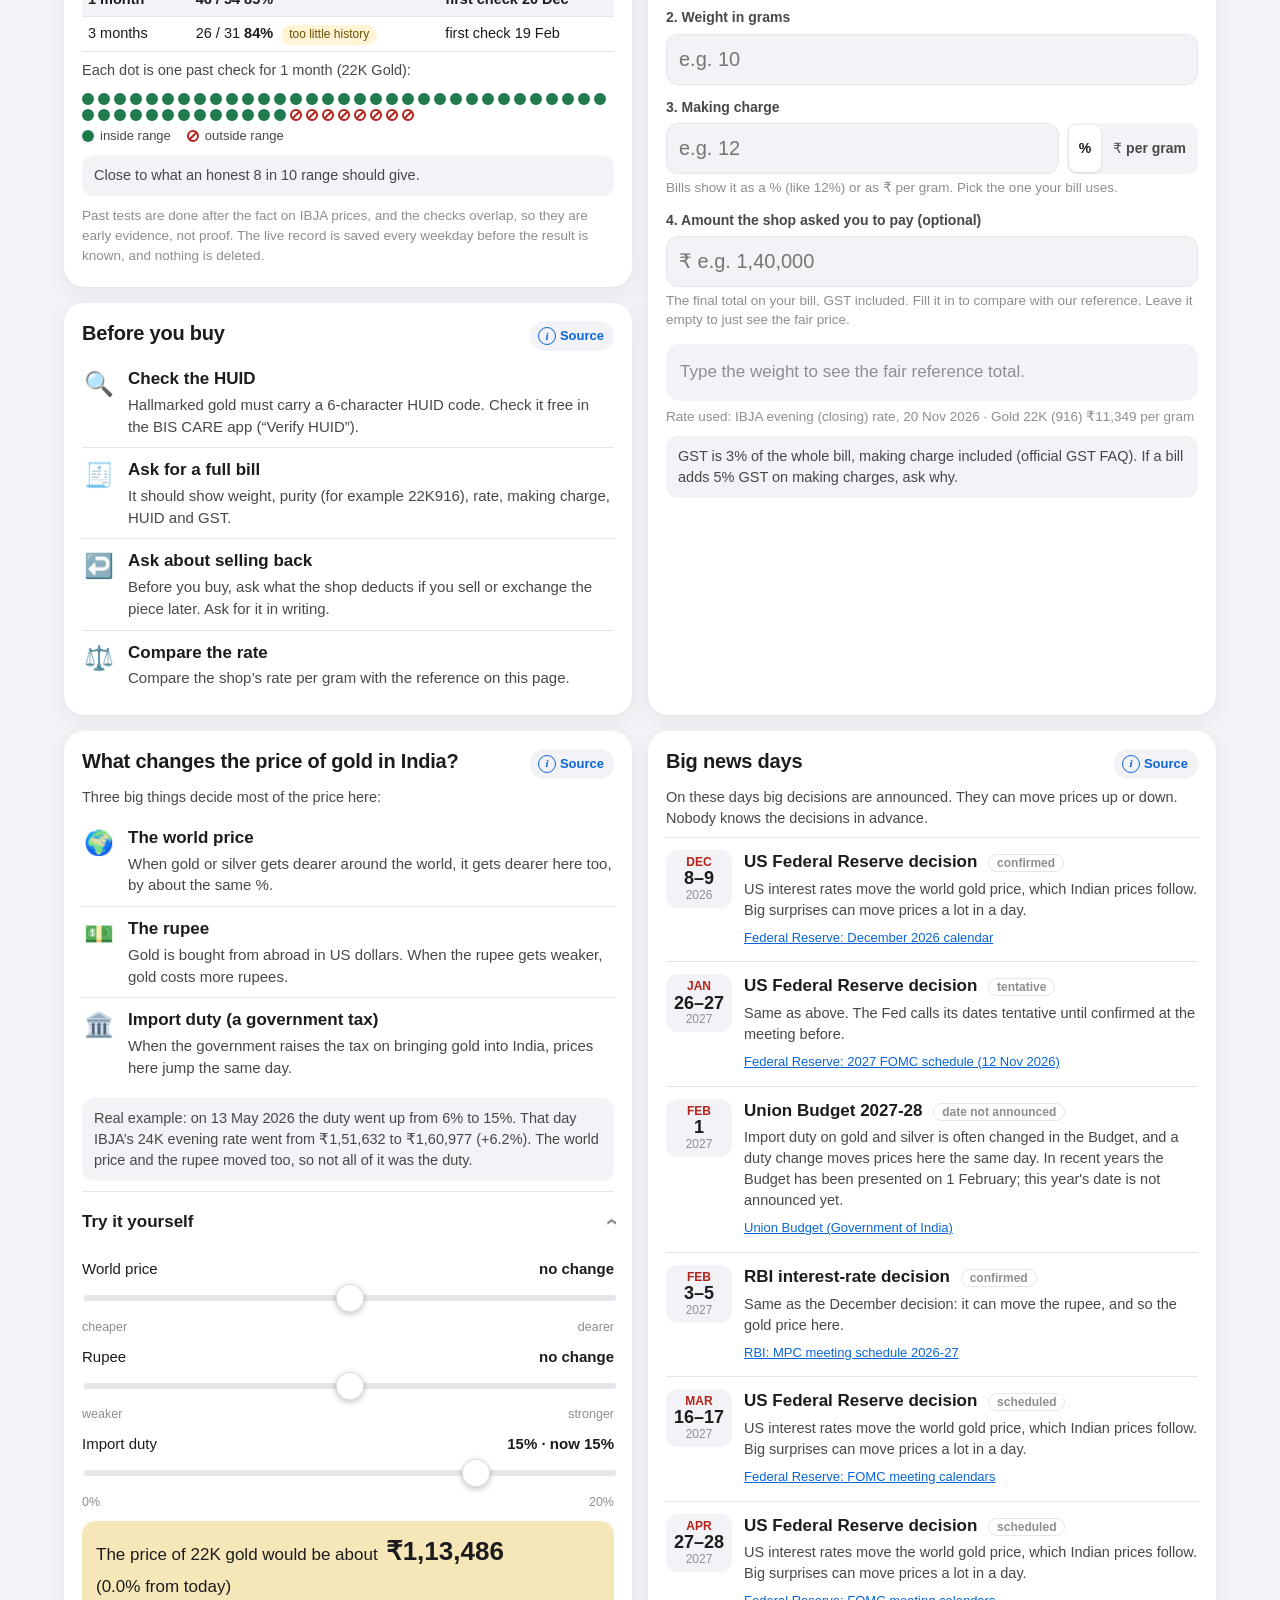
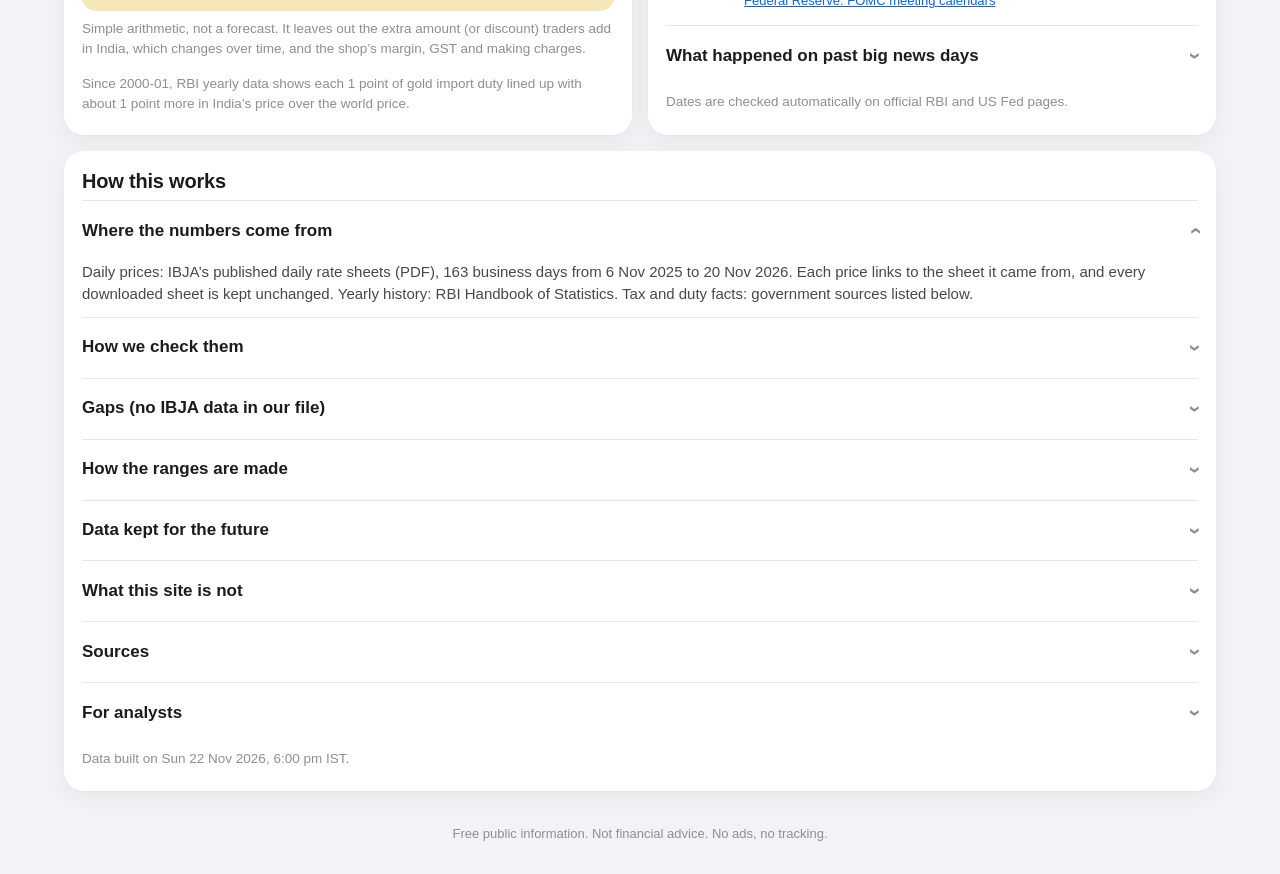
==== commit 31e533c9: "brought back the two column view" ====
--- a/index.html
+++ b/index.html
@@ -35,6 +35,8 @@
 <main id="main">
   <p class="loading" id="loading" data-t="loading"></p>
 
+  <section class="glance" id="glance" hidden aria-label="All prices at a glance"></section>
+
   <section class="card hero" id="today" hidden>
     <div class="card-head"><h2 data-t="today_title"></h2><button class="src" data-src="today" type="button"></button></div>
     <div class="price-big" id="t-price"></div>
--- a/assets/styles.css
+++ b/assets/styles.css
@@ -23,12 +23,12 @@
 b { font-weight: 650; }
 
 .bar { position: sticky; top: 0; z-index: 20; background: var(--bg); box-shadow: 0 1px 0 var(--line); }
-.topbar { display: flex; align-items: center; justify-content: space-between; gap: 10px; padding: calc(10px + env(safe-area-inset-top)) 16px 4px; max-width: 760px; margin: 0 auto; }
+.topbar { display: flex; align-items: center; justify-content: space-between; gap: 10px; padding: calc(10px + env(safe-area-inset-top)) 16px 4px; max-width: 1180px; margin: 0 auto; }
 .brand { display: flex; align-items: center; gap: 10px; min-width: 0; }
 .logo { width: 34px; height: 34px; flex: none; }
 .brand-name { font-weight: 700; font-size: 16px; line-height: 1.2; }
 .brand-sub { font-size: 12px; color: var(--ink3); line-height: 1.25; }
-.picker { padding: 4px 16px 8px; max-width: 760px; margin: 0 auto; }
+.picker { padding: 4px 16px 8px; max-width: 1180px; margin: 0 auto; }
 
 .seg { display: inline-flex; background: var(--fill); border-radius: 10px; padding: 2px; gap: 2px; }
 .card .seg { background: var(--bg); }
@@ -213,4 +213,47 @@
 details > summary + * { margin-top: 4px; }
 #w-try { margin-top: 8px; }
 .events .cal .d { white-space: nowrap; font-size: 18px; }
-@media (min-width: 700px) { .chips { flex-wrap: wrap; overflow: visible; } }
+
+/* ----- at a glance ----- */
+.glance { display: grid; grid-template-columns: repeat(3, minmax(150px, 1fr)); gap: 10px; margin: 12px 0 4px; overflow-x: auto; }
+.gl { text-align: left; border: 1px solid var(--line); background: var(--card); border-radius: 18px; padding: 12px 14px 10px; cursor: pointer; display: flex; flex-direction: column; gap: 1px; box-shadow: var(--shadow); transition: transform .15s ease, box-shadow .15s ease; min-width: 0; }
+.gl:hover { transform: translateY(-2px); }
+.gl[aria-pressed="true"] { border-color: var(--gold); box-shadow: 0 0 0 2px var(--gold-band2), var(--shadow); }
+.gl-s[aria-pressed="true"] { border-color: var(--silver); box-shadow: 0 0 0 2px var(--silver-band2), var(--shadow); }
+.gl-name { font-size: 13px; color: var(--ink2); font-weight: 600; }
+.gl-price { font-size: 21px; font-weight: 750; letter-spacing: -.01em; font-variant-numeric: tabular-nums; }
+.gl-unit { font-size: 12px; color: var(--ink3); }
+.gl-ch { font-size: 12.5px; color: var(--ink2); }
+.spark { width: 100%; height: 34px; margin: 4px 0 2px; }
+.spark path { fill: none; stroke: var(--gold); stroke-width: 2; stroke-linejoin: round; vector-effect: non-scaling-stroke; }
+.gl-s .spark path { stroke: var(--silver); }
+@media (max-width: 520px) {
+  .glance { grid-template-columns: repeat(3, 1fr); gap: 8px; overflow: visible; }
+  .gl { padding: 9px 9px 8px; border-radius: 14px; }
+  .gl-name { font-size: 12px; } .gl-price { font-size: 15px; } .gl-unit { font-size: 11px; }
+  .gl-ch { font-size: 11.5px; } .gl-ch .gl-long { display: none; }
+  .spark { height: 24px; }
+}
+
+/* ----- desktop dashboard: two columns, balanced rows ----- */
+@media (min-width: 1000px) {
+  .picker { display: flex; align-items: center; gap: 16px; }
+  .picker .seg-metal { width: 380px; flex: none; }
+  .chips { flex-wrap: wrap; overflow: visible; padding: 0; }
+  main { max-width: 1180px; display: grid; gap: 16px; align-items: stretch;
+    grid-template-columns: repeat(12, 1fr);
+    grid-template-areas:
+      "gl gl gl gl gl gl gl gl gl gl gl gl"
+      "td td td td td nx nx nx nx nx nx nx"
+      "ol ol ol ol ol nx nx nx nx nx nx nx"
+      "rc rc rc rc rc rc bl bl bl bl bl bl"
+      "tp tp tp tp tp tp bl bl bl bl bl bl"
+      "wy wy wy wy wy wy dt dt dt dt dt dt"
+      "ab ab ab ab ab ab ab ab ab ab ab ab"; }
+  .loading { grid-column: 1 / -1; }
+  .card { margin: 0; }
+  .glance { grid-area: gl; margin: 4px 0 0; }
+  #today { grid-area: td; } #next { grid-area: nx; } #old { grid-area: ol; } #record { grid-area: rc; }
+  #bill { grid-area: bl; } #why { grid-area: wy; } #dates { grid-area: dt; } #tips { grid-area: tp; } #about { grid-area: ab; }
+  .hero .price-big { font-size: 52px; }
+}
